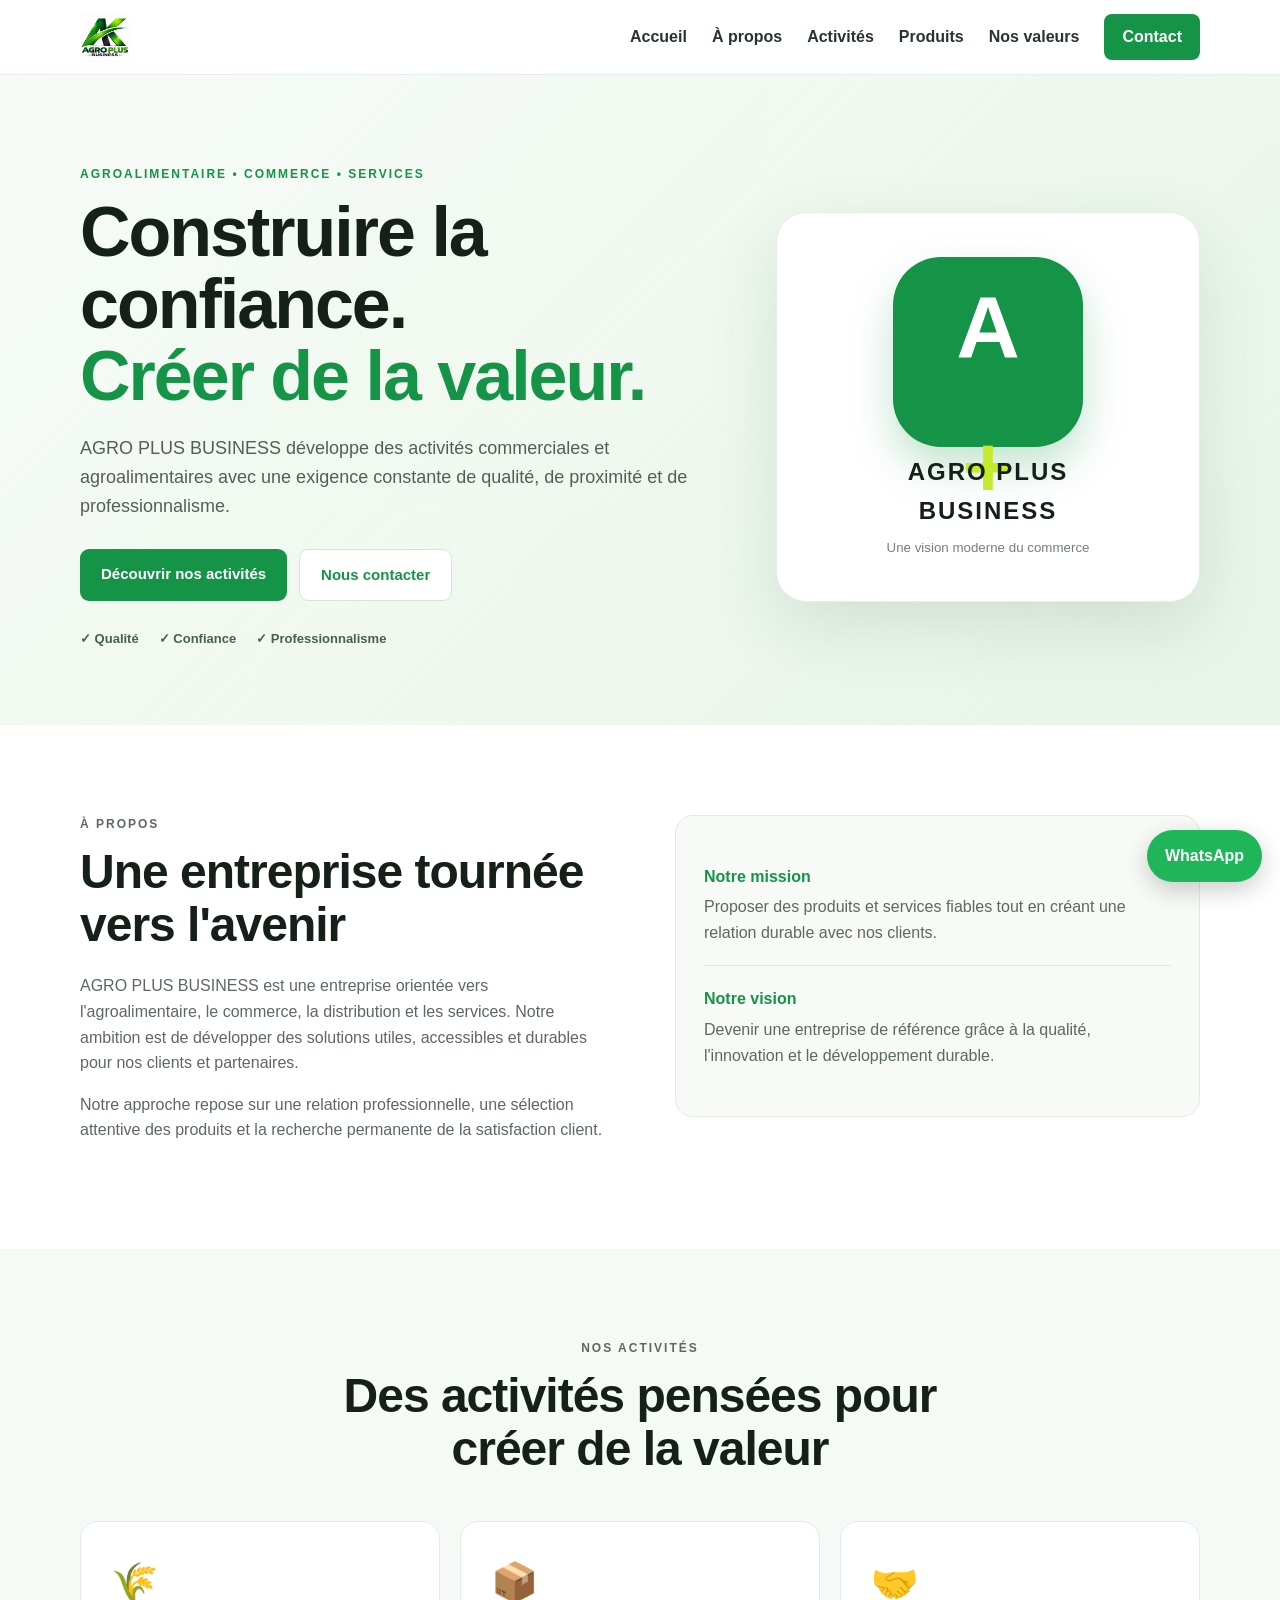
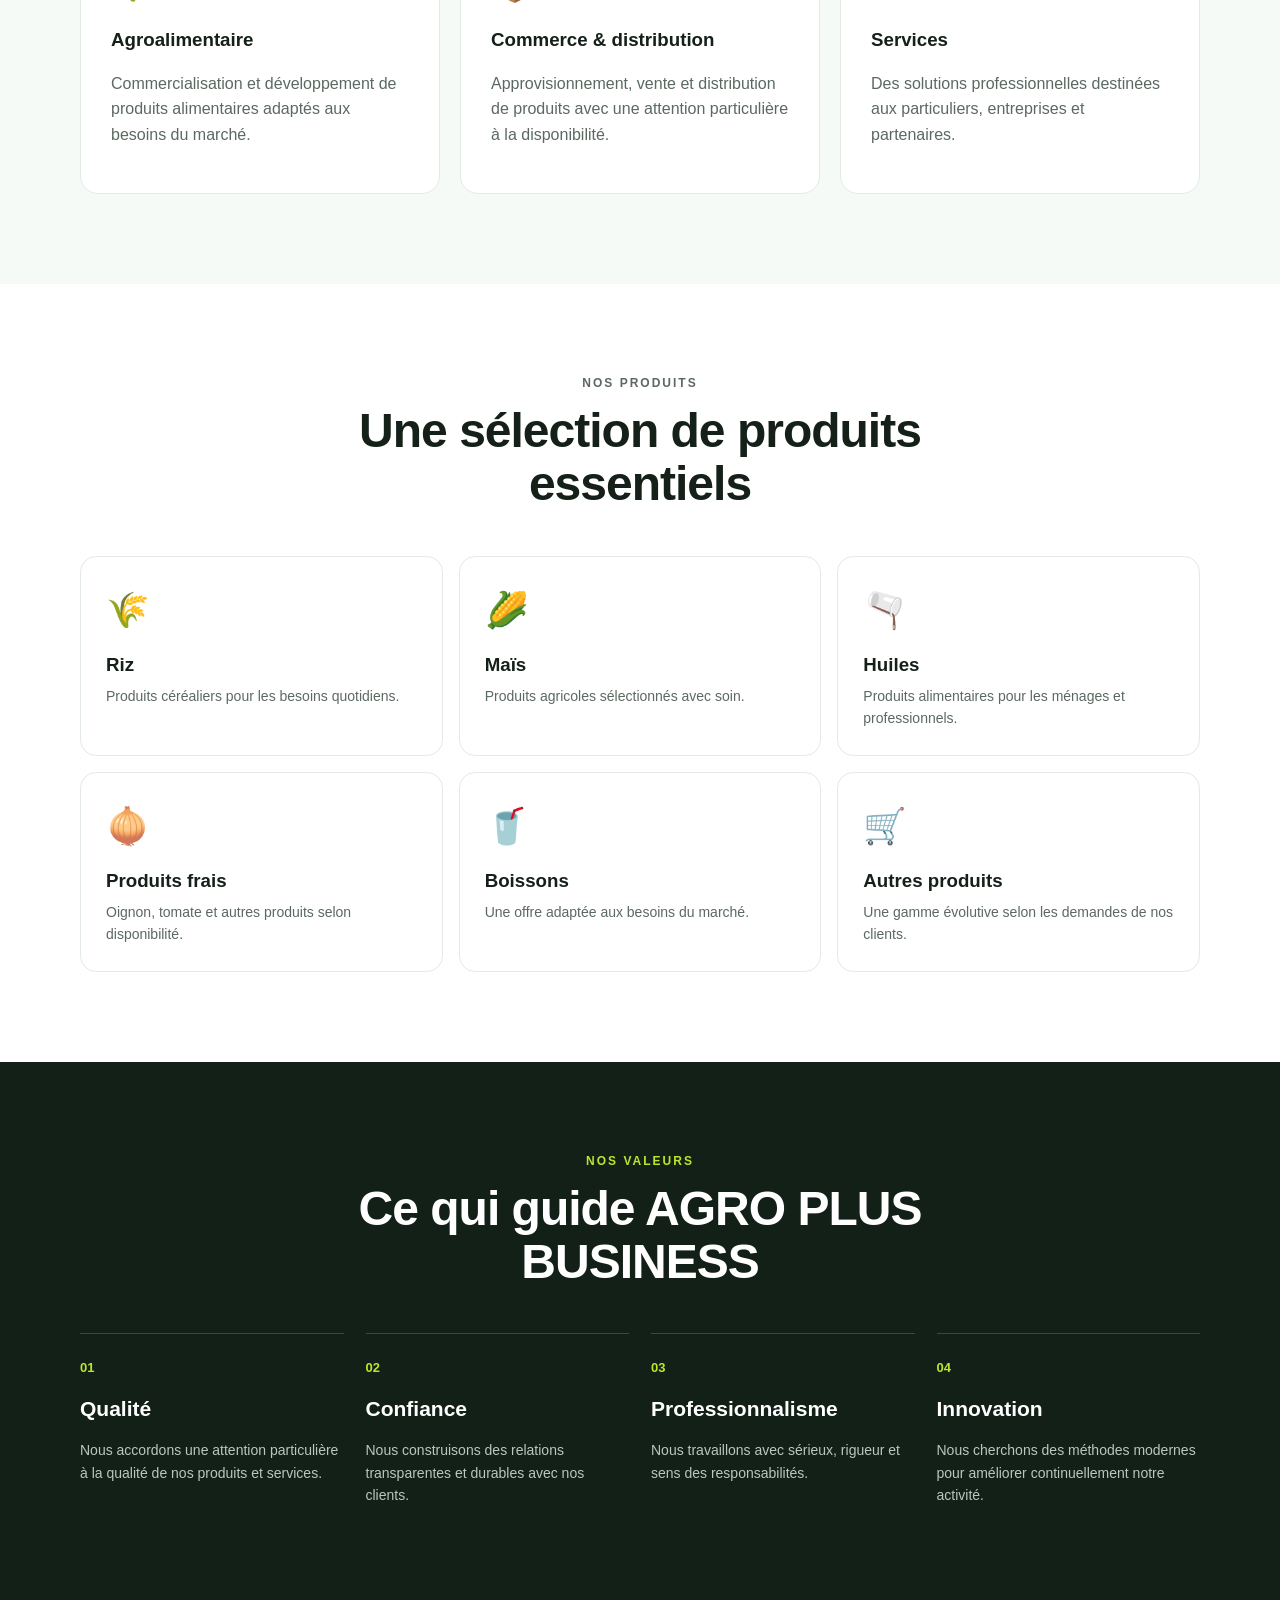
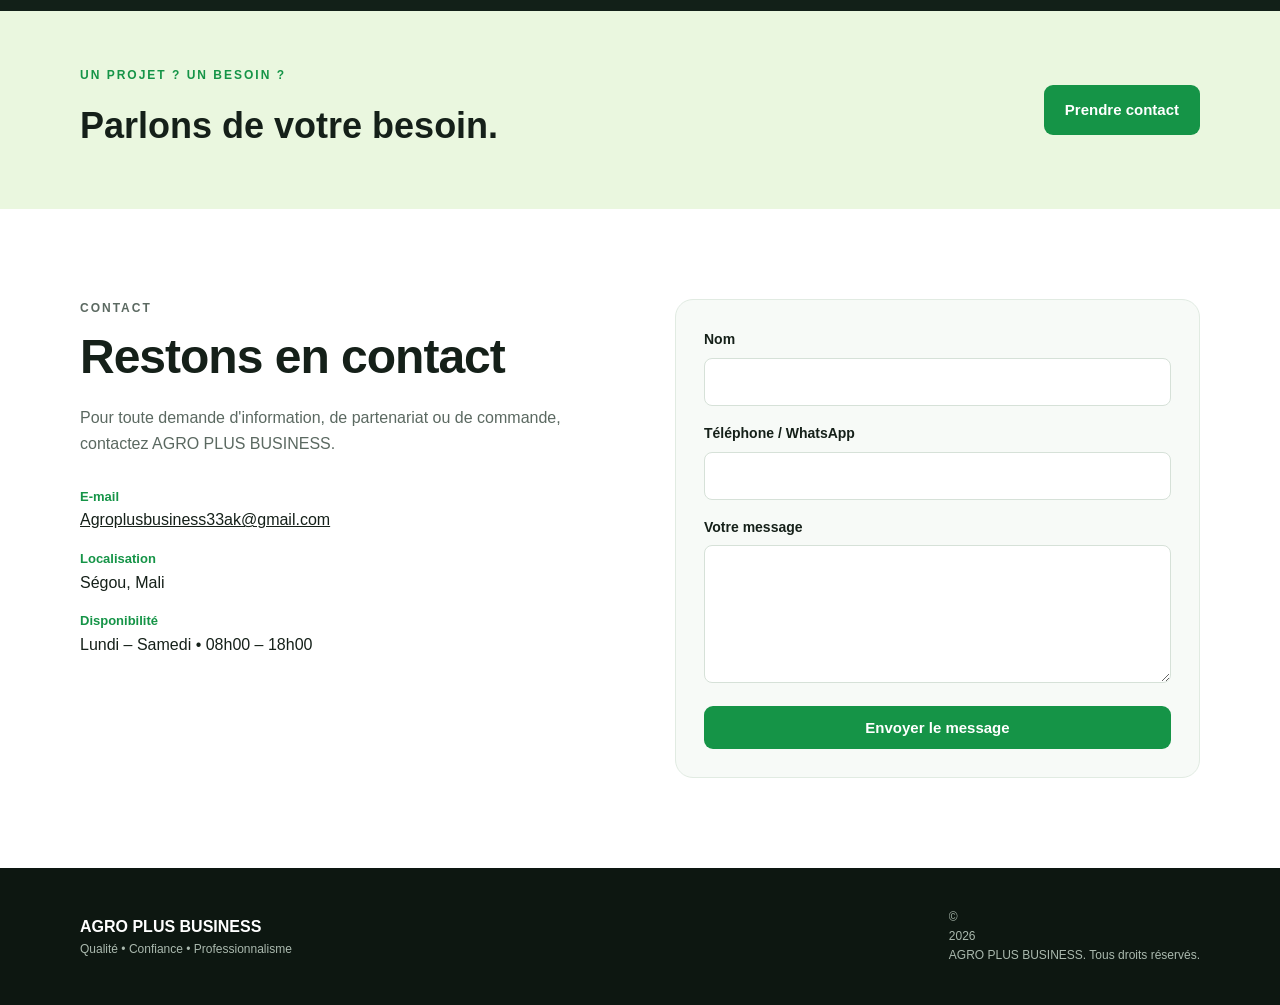
==== index.html @ 7912efea "Fix indentation in index.html" ====
<!DOCTYPE html>
<html lang="fr">
<head>
  <meta charset="UTF-8">
  <meta name="viewport" content="width=device-width, initial-scale=1.0">
  <meta name="description" content="AGRO PLUS BUSINESS — Agroalimentaire, commerce, distribution et services au Mali. Qualité, confiance, professionnalisme.">
  <meta name="keywords" content="Agro Plus Business, agroalimentaire, Mali, Ségou, riz, maïs, huile, commerce, distribution">
  <meta name="author" content="AGRO PLUS BUSINESS">
  <meta name="robots" content="index, follow">
  <title>AGRO PLUS BUSINESS | Qualité • Confiance • Professionnalisme</title>
  <link rel="stylesheet" href="style.css">
</head>
<body>
  <header class="header">
    <div class="container nav">
      <a class="brand" href="#accueil" aria-label="AGRO PLUS BUSINESS">
      <img src="logo-agro-plus-business.jpg" alt="AGRO PLUS BUSINESS" style="height:50px;width:auto;object-fit:contain;">
      <button class="menu-btn" aria-label="Ouvrir le menu">☰</button>
      <nav class="menu">
        <a href="#accueil">Accueil</a>
        <a href="#apropos">À propos</a>
        <a href="#activites">Activités</a>
        <a href="#produits">Produits</a>
        <a href="#valeurs">Nos valeurs</a>
        <a href="#contact" class="nav-cta">Contact</a>
      </nav>
    </div>
  </header>

  <main>
    <section id="accueil" class="hero">
      <div class="container hero-grid">
        <div class="hero-copy">
          <p class="eyebrow">AGROALIMENTAIRE • COMMERCE • SERVICES</p>
          <h1>Construire la confiance.<br><span>Créer de la valeur.</span></h1>
          <p class="hero-text">
            AGRO PLUS BUSINESS développe des activités commerciales et agroalimentaires
            avec une exigence constante de qualité, de proximité et de professionnalisme.
          </p>
          <div class="actions">
            <a class="btn btn-primary" href="#activites">Découvrir nos activités</a>
            <a class="btn btn-light" href="#contact">Nous contacter</a>
          </div>
          <div class="trust">
            <span>✓ Qualité</span><span>✓ Confiance</span><span>✓ Professionnalisme</span>
          </div>
        </div>
        <div class="hero-card">
          <div class="a-logo">A<span>+</span></div>
          <p>AGRO PLUS<br><strong>BUSINESS</strong></p>
          <small>Une vision moderne du commerce</small>
        </div>
      </div>
    </section>

    <section id="apropos" class="section">
      <div class="container two-col">
        <div>
          <p class="eyebrow">À PROPOS</p>
          <h2>Une entreprise tournée vers l'avenir</h2>
          <p>
            AGRO PLUS BUSINESS est une entreprise orientée vers l'agroalimentaire,
            le commerce, la distribution et les services. Notre ambition est de
            développer des solutions utiles, accessibles et durables pour nos clients
            et partenaires.
          </p>
          <p>
            Notre approche repose sur une relation professionnelle, une sélection
            attentive des produits et la recherche permanente de la satisfaction client.
          </p>
        </div>
        <div class="info-box">
          <div><b>Notre mission</b><span>Proposer des produits et services fiables tout en créant une relation durable avec nos clients.</span></div>
          <div><b>Notre vision</b><span>Devenir une entreprise de référence grâce à la qualité, l'innovation et le développement durable.</span></div>
        </div>
      </div>
    </section>

    <section id="activites" class="section soft">
      <div class="container">
        <div class="section-head">
          <p class="eyebrow">NOS ACTIVITÉS</p>
          <h2>Des activités pensées pour créer de la valeur</h2>
        </div>
        <div class="cards">
          <article class="card"><div class="icon">🌾</div><h3>Agroalimentaire</h3><p>Commercialisation et développement de produits alimentaires adaptés aux besoins du marché.</p></article>
          <article class="card"><div class="icon">📦</div><h3>Commerce & distribution</h3><p>Approvisionnement, vente et distribution de produits avec une attention particulière à la disponibilité.</p></article>
          <article class="card"><div class="icon">🤝</div><h3>Services</h3><p>Des solutions professionnelles destinées aux particuliers, entreprises et partenaires.</p></article>
        </div>
      </div>
    </section>

    <section id="produits" class="section">
      <div class="container">
        <div class="section-head">
          <p class="eyebrow">NOS PRODUITS</p>
          <h2>Une sélection de produits essentiels</h2>
        </div>
        <div class="product-grid">
          <div class="product"><span>🌾</span><h3>Riz</h3><p>Produits céréaliers pour les besoins quotidiens.</p></div>
          <div class="product"><span>🌽</span><h3>Maïs</h3><p>Produits agricoles sélectionnés avec soin.</p></div>
          <div class="product"><span>🫗</span><h3>Huiles</h3><p>Produits alimentaires pour les ménages et professionnels.</p></div>
          <div class="product"><span>🧅</span><h3>Produits frais</h3><p>Oignon, tomate et autres produits selon disponibilité.</p></div>
          <div class="product"><span>🥤</span><h3>Boissons</h3><p>Une offre adaptée aux besoins du marché.</p></div>
          <div class="product"><span>🛒</span><h3>Autres produits</h3><p>Une gamme évolutive selon les demandes de nos clients.</p></div>
        </div>
      </div>
    </section>

    <section id="valeurs" class="section dark">
      <div class="container">
        <div class="section-head">
          <p class="eyebrow">NOS VALEURS</p>
          <h2>Ce qui guide AGRO PLUS BUSINESS</h2>
        </div>
        <div class="values">
          <div><strong>01</strong><h3>Qualité</h3><p>Nous accordons une attention particulière à la qualité de nos produits et services.</p></div>
          <div><strong>02</strong><h3>Confiance</h3><p>Nous construisons des relations transparentes et durables avec nos clients.</p></div>
          <div><strong>03</strong><h3>Professionnalisme</h3><p>Nous travaillons avec sérieux, rigueur et sens des responsabilités.</p></div>
          <div><strong>04</strong><h3>Innovation</h3><p>Nous cherchons des méthodes modernes pour améliorer continuellement notre activité.</p></div>
        </div>
      </div>
    </section>

    <section class="cta">
      <div class="container cta-inner">
        <div><p class="eyebrow">UN PROJET ? UN BESOIN ?</p><h2>Parlons de votre besoin.</h2></div>
        <a class="btn btn-primary" href="#contact">Prendre contact</a>
      </div>
    </section>

    <section id="contact" class="section">
      <div class="container contact-grid">
        <div>
          <p class="eyebrow">CONTACT</p>
          <h2>Restons en contact</h2>
          <p>Pour toute demande d'information, de partenariat ou de commande, contactez AGRO PLUS BUSINESS.</p>
          <div class="contact-list">
            <div><b>E-mail</b><a href="mailto:Agroplusbusiness33ak@gmail.com">Agroplusbusiness33ak@gmail.com</a></div>
            <div><b>Localisation</b><span>Ségou, Mali</span></div>
            <div><b>Disponibilité</b><span>Lundi – Samedi • 08h00 – 18h00</span></div>
          </div>
        </div>
        <form class="contact-form" action="mailto:Agroplusbusiness33ak@gmail.com" method="post" enctype="text/plain">
          <label>Nom<input type="text" name="nom" required></label>
          <label>Téléphone / WhatsApp<input type="tel" name="telephone"></label>
          <label>Votre message<textarea name="message" rows="5" required></textarea></label>
          <button class="btn btn-primary" type="submit">Envoyer le message</button>
        </form>
      </div>
    </section>
  </main>

  <footer class="footer">
    <div class="container footer-inner">
      <div><strong>AGRO PLUS BUSINESS</strong><span>Qualité • Confiance • Professionnalisme</span></div>
      <p>© <span id="year"></span> AGRO PLUS BUSINESS. Tous droits réservés.</p>
    </div>
  </footer>
  <a class="whatsapp" href="https://wa.me/" aria-label="Contacter sur WhatsApp">WhatsApp</a>
  <script src="script.js"></script>
</body>
</html>
---- style.css ----
*{box-sizing:border-box}html{scroll-behavior:smooth}body{margin:0;font-family:Arial,Helvetica,sans-serif;color:#152019;background:#fff;line-height:1.6}.container{width:min(1120px,92%);margin:auto}.header{position:sticky;top:0;z-index:20;background:rgba(255,255,255,.96);border-bottom:1px solid #e8eee9}.nav{height:74px;display:flex;align-items:center;justify-content:space-between}.brand{display:flex;align-items:center;gap:10px;text-decoration:none;color:#142019;font-weight:700;letter-spacing:.5px}.brand-mark{display:grid;place-items:center;width:42px;height:42px;border-radius:12px;background:#159447;color:#fff;font-size:24px;font-weight:900}.brand-mark span,.a-logo span{color:#c6e92b}.menu{display:flex;align-items:center;gap:25px}.menu a{color:#27352d;text-decoration:none;font-weight:600}.nav-cta{background:#159447;color:white!important;padding:10px 18px;border-radius:8px}.menu-btn{display:none;border:0;background:none;font-size:28px}.hero{background:linear-gradient(135deg,#f7fbf7 0%,#eff8ee 55%,#e7f4e8 100%);padding:90px 0 75px}.hero-grid{display:grid;grid-template-columns:1.2fr .8fr;gap:60px;align-items:center}.eyebrow{font-size:12px;font-weight:800;letter-spacing:2px;color:#159447;margin:0 0 12px}.hero h1{font-size:clamp(42px,6vw,70px);line-height:1.03;margin:0 0 22px;letter-spacing:-2px}.hero h1 span{color:#159447}.hero-text{font-size:18px;max-width:650px;color:#506058}.actions{display:flex;gap:12px;flex-wrap:wrap;margin:28px 0}.btn{display:inline-block;padding:13px 21px;border-radius:9px;text-decoration:none;border:0;font-weight:800;cursor:pointer;font-size:15px}.btn-primary{background:#159447;color:#fff}.btn-light{background:#fff;color:#159447;border:1px solid #d6e4d8}.trust{display:flex;gap:20px;flex-wrap:wrap;font-size:13px;font-weight:700;color:#466050}.hero-card{min-height:390px;border-radius:30px;background:#fff;box-shadow:0 25px 70px rgba(25,75,42,.12);display:grid;place-items:center;text-align:center;padding:40px;border:1px solid #e4eee6}.a-logo{width:190px;height:190px;border-radius:48px;display:grid;place-items:center;background:#159447;color:#fff;font-size:88px;font-weight:900;box-shadow:0 20px 40px rgba(21,148,71,.25)}.hero-card p{font-size:24px;font-weight:800;letter-spacing:2px;margin:0}.hero-card small{color:#718078}.section{padding:90px 0}.soft{background:#f6faf6}.two-col,.contact-grid{display:grid;grid-template-columns:1fr 1fr;gap:70px;align-items:start}.section h2{font-size:clamp(30px,4vw,48px);line-height:1.1;margin:0 0 22px;letter-spacing:-1px}.section p{color:#5b6961}.info-box{background:#f7faf7;border:1px solid #e1ebe2;border-radius:18px;padding:28px}.info-box div{padding:20px 0;border-bottom:1px solid #dfe8e0}.info-box div:last-child{border:0}.info-box b{display:block;color:#159447;margin-bottom:5px}.info-box span{color:#5b6961}.section-head{text-align:center;max-width:700px;margin:0 auto 45px}.cards{display:grid;grid-template-columns:repeat(3,1fr);gap:20px}.card{background:#fff;border:1px solid #e1ebe2;border-radius:18px;padding:30px;transition:.2s}.card:hover{transform:translateY(-4px);box-shadow:0 15px 35px rgba(0,0,0,.07)}.icon{font-size:38px}.card h3,.product h3,.values h3{margin:12px 0 5px}.product-grid{display:grid;grid-template-columns:repeat(3,1fr);gap:16px}.product{padding:25px;border:1px solid #e2eae3;border-radius:16px}.product span{font-size:35px}.product p{font-size:14px;margin:0}.dark{background:#122018;color:#fff}.dark .eyebrow{color:#bde52b}.dark h2{color:#fff}.values{display:grid;grid-template-columns:repeat(4,1fr);gap:22px}.values>div{border-top:1px solid rgba(255,255,255,.18);padding-top:20px}.values strong{font-size:13px;color:#bde52b}.values h3{font-size:21px}.values p{color:#b9c8be;font-size:14px}.cta{padding:55px 0;background:#eaf7df}.cta-inner{display:flex;justify-content:space-between;align-items:center;gap:30px}.cta h2{margin:0;font-size:36px}.contact-list{margin-top:30px;display:grid;gap:16px}.contact-list div{display:flex;flex-direction:column}.contact-list b{font-size:13px;color:#159447}.contact-list a{color:#152019}.contact-form{background:#f7faf7;border:1px solid #e1ebe2;border-radius:18px;padding:28px;display:grid;gap:16px}.contact-form label{font-weight:700;font-size:14px}.contact-form input,.contact-form textarea{width:100%;margin-top:7px;border:1px solid #d6e1d8;border-radius:8px;padding:12px;font:inherit;background:#fff}.footer{background:#0d1711;color:#fff;padding:28px 0}.footer-inner{display:flex;justify-content:space-between;gap:20px;align-items:center}.footer span{display:block;color:#aab9ae;font-size:12px}.footer p{font-size:12px;color:#aab9ae}.whatsapp{position:fixed;right:18px;bottom:18px;background:#1fb65a;color:#fff;padding:13px 18px;border-radius:30px;text-decoration:none;font-weight:800;box-shadow:0 8px 25px rgba(0,0,0,.2);z-index:30}@media(max-width:800px){.menu-btn{display:block}.menu{display:none;position:absolute;left:0;right:0;top:74px;background:#fff;padding:18px 5%;border-bottom:1px solid #ddd;flex-direction:column;align-items:stretch}.menu.open{display:flex}.menu a{padding:8px}.hero{padding:60px 0}.hero-grid,.two-col,.contact-grid{grid-template-columns:1fr;gap:35px}.hero-card{min-height:300px}.cards,.product-grid{grid-template-columns:1fr}.values{grid-template-columns:1fr 1fr}.cta-inner,.footer-inner{flex-direction:column;align-items:flex-start}.hero h1{letter-spacing:-1px}.a-logo{width:140px;height:140px;font-size:65px}}@media(max-width:480px){.values{grid-template-columns:1fr}.brand{font-size:13px}.brand-mark{width:36px;height:36px;font-size:20px}}
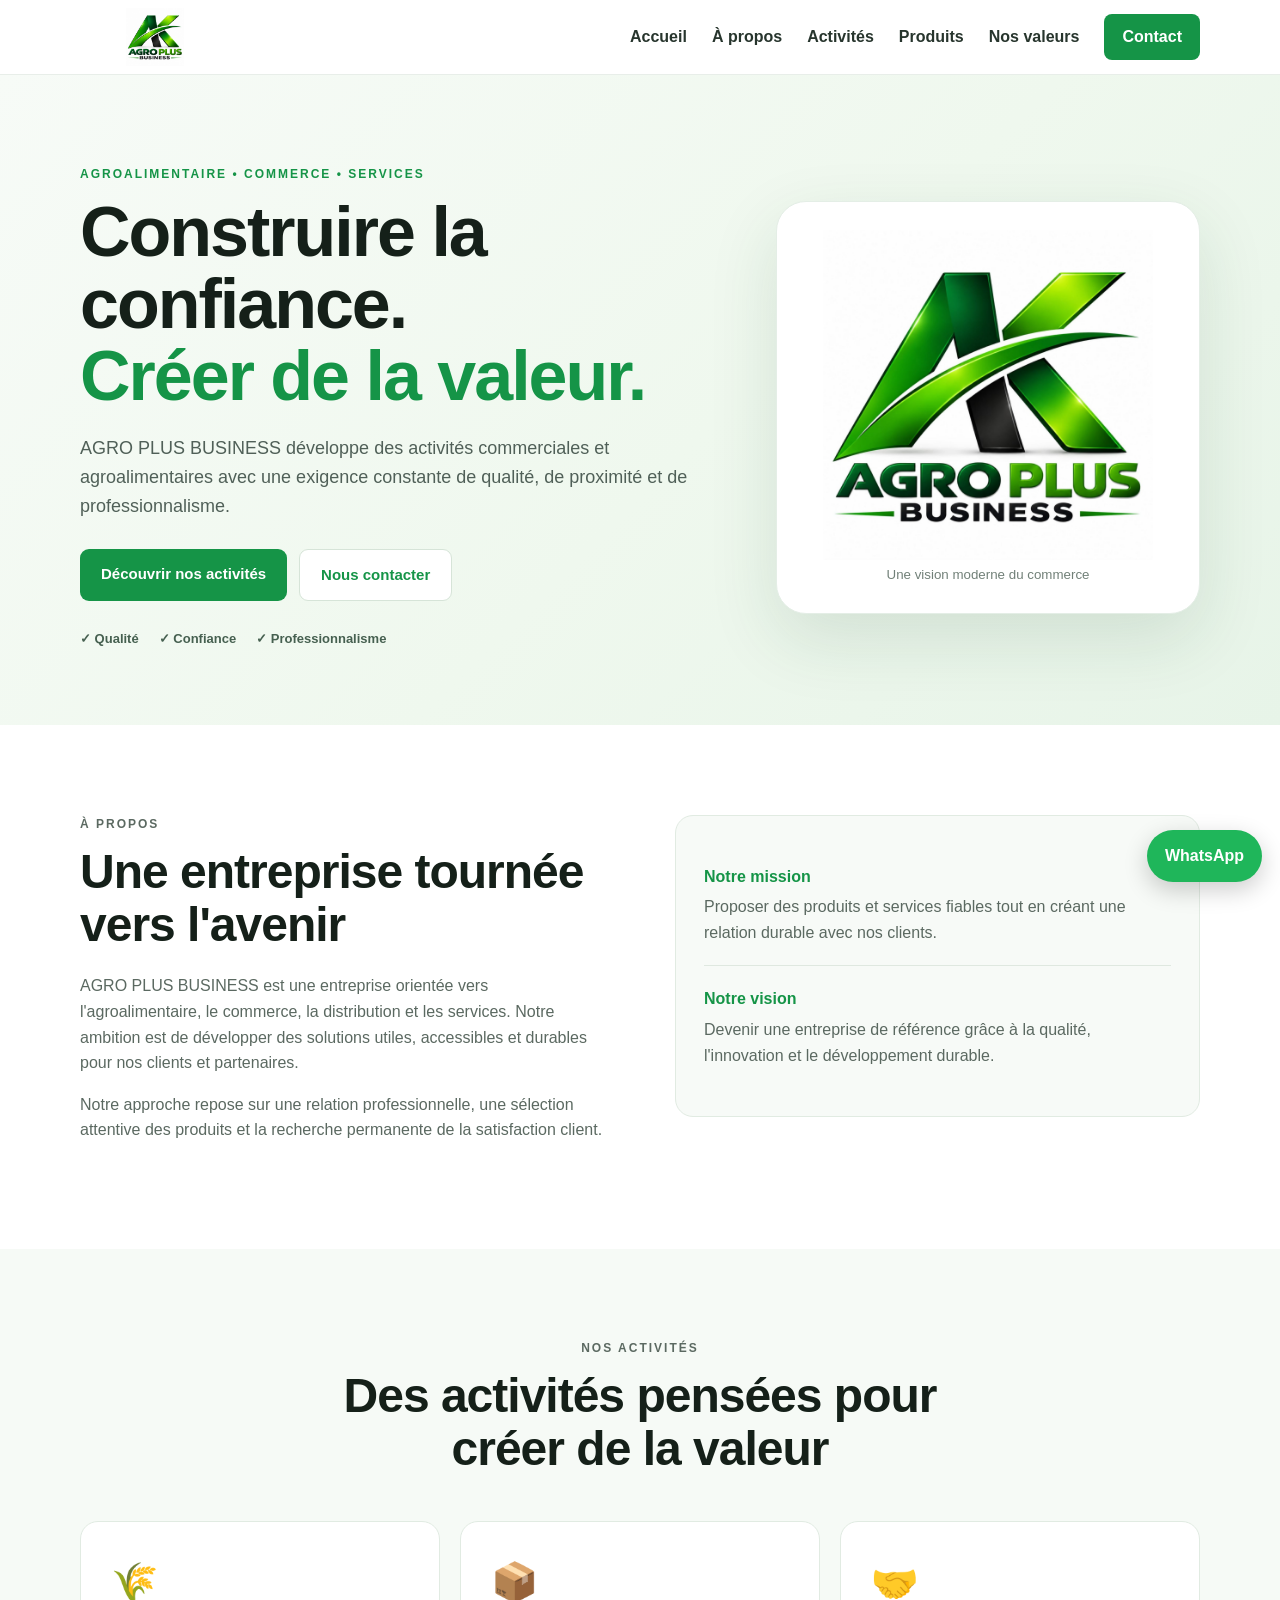
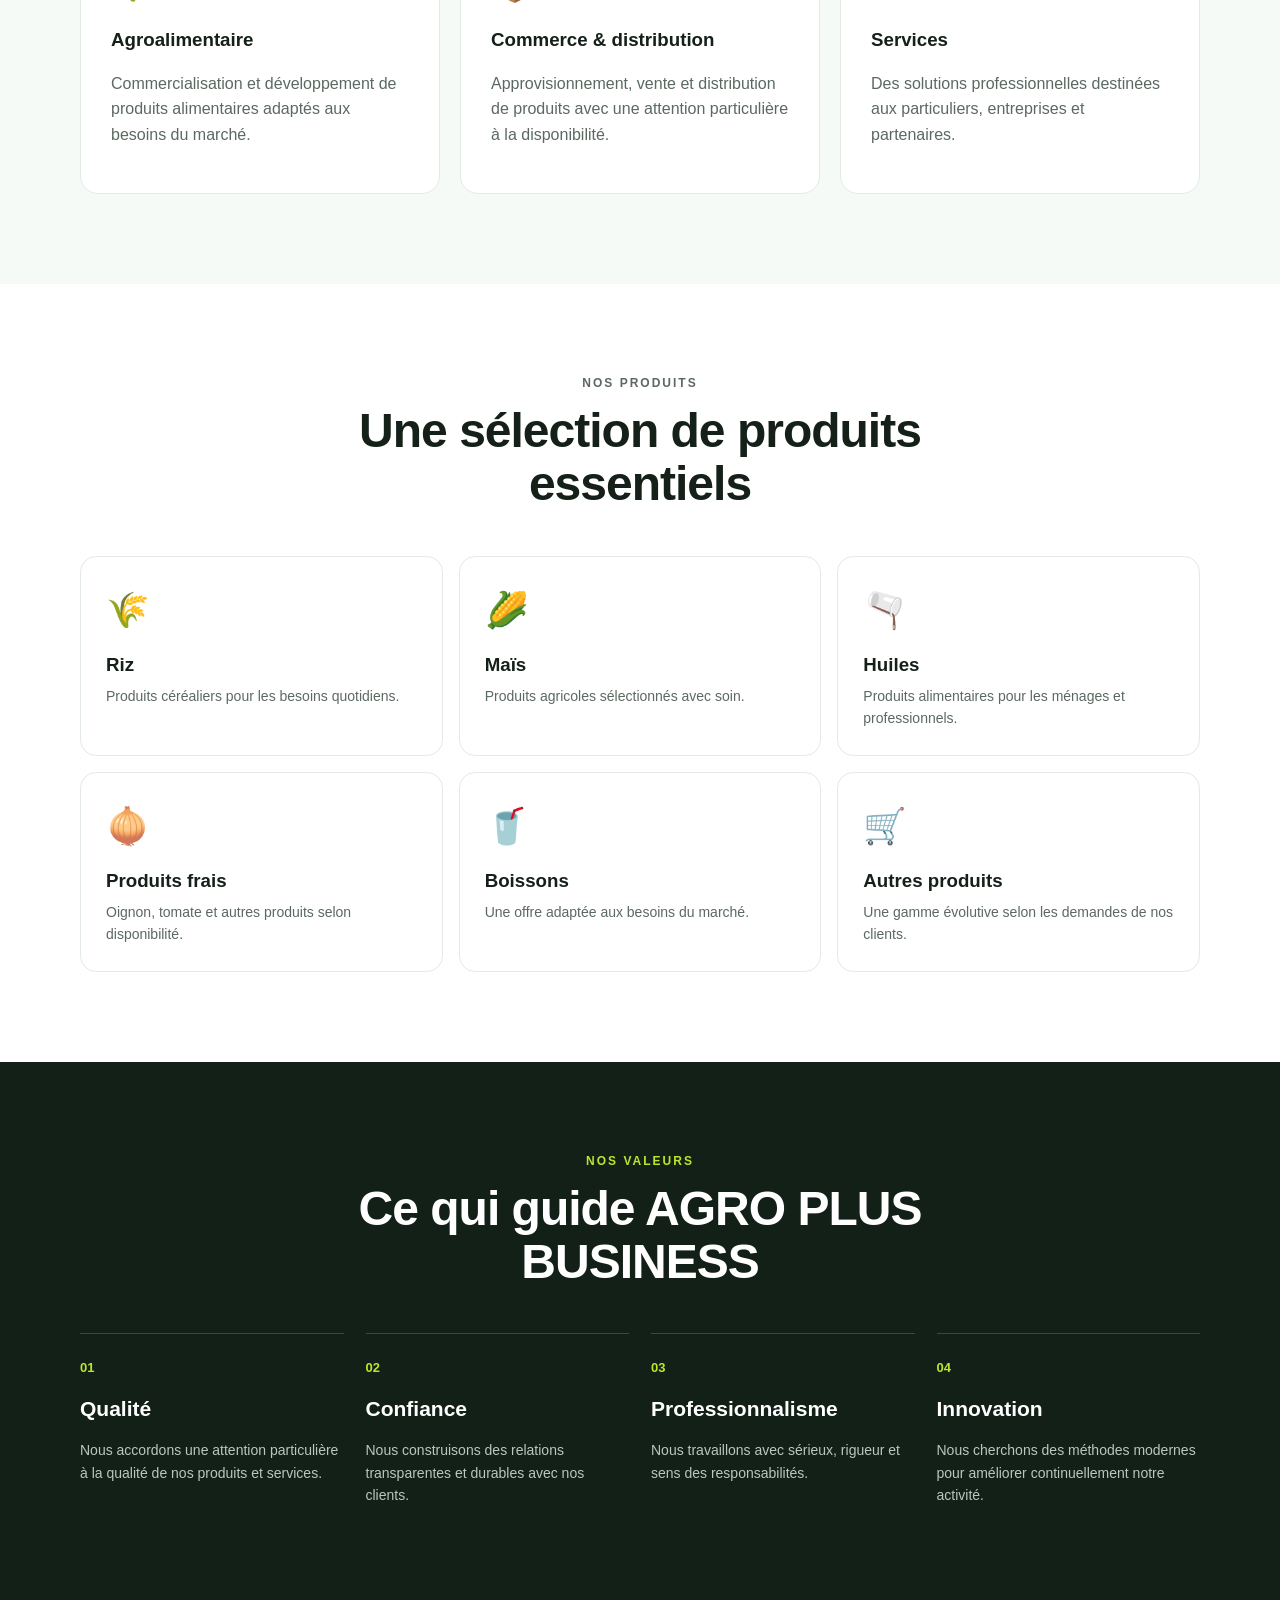
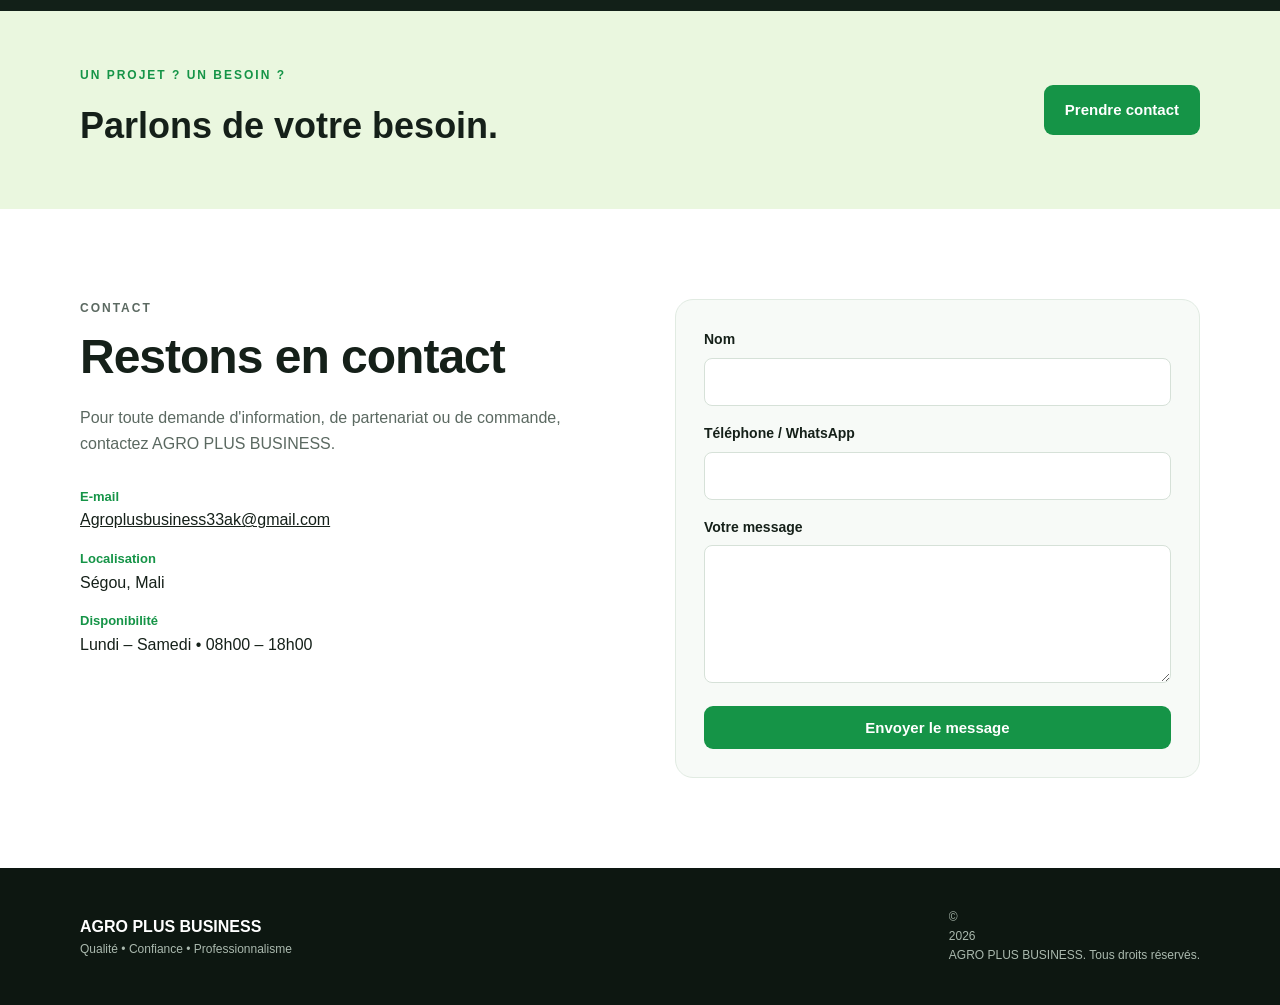
==== commit 16048e46: "Add files via upload" ====
--- a/index.html
+++ b/index.html
@@ -8,13 +8,15 @@
   <meta name="author" content="AGRO PLUS BUSINESS">
   <meta name="robots" content="index, follow">
   <title>AGRO PLUS BUSINESS | Qualité • Confiance • Professionnalisme</title>
+  <link rel="icon" type="image/jpeg" href="logo-agro-plus-business.jpg">
   <link rel="stylesheet" href="style.css">
 </head>
 <body>
   <header class="header">
     <div class="container nav">
       <a class="brand" href="#accueil" aria-label="AGRO PLUS BUSINESS">
-      <img src="logo-agro-plus-business.jpg" alt="AGRO PLUS BUSINESS" style="height:50px;width:auto;object-fit:contain;">
+        <img class="brand-logo" src="logo-agro-plus-business.jpg" alt="Logo AGRO PLUS BUSINESS">
+      </a>
       <button class="menu-btn" aria-label="Ouvrir le menu">☰</button>
       <nav class="menu">
         <a href="#accueil">Accueil</a>
@@ -46,8 +48,7 @@
           </div>
         </div>
         <div class="hero-card">
-          <div class="a-logo">A<span>+</span></div>
-          <p>AGRO PLUS<br><strong>BUSINESS</strong></p>
+          <img class="hero-logo" src="logo-agro-plus-business.jpg" alt="Logo AGRO PLUS BUSINESS">
           <small>Une vision moderne du commerce</small>
         </div>
       </div>
--- a/style.css
+++ b/style.css
@@ -1 +1 @@
-*{box-sizing:border-box}html{scroll-behavior:smooth}body{margin:0;font-family:Arial,Helvetica,sans-serif;color:#152019;background:#fff;line-height:1.6}.container{width:min(1120px,92%);margin:auto}.header{position:sticky;top:0;z-index:20;background:rgba(255,255,255,.96);border-bottom:1px solid #e8eee9}.nav{height:74px;display:flex;align-items:center;justify-content:space-between}.brand{display:flex;align-items:center;gap:10px;text-decoration:none;color:#142019;font-weight:700;letter-spacing:.5px}.brand-mark{display:grid;place-items:center;width:42px;height:42px;border-radius:12px;background:#159447;color:#fff;font-size:24px;font-weight:900}.brand-mark span,.a-logo span{color:#c6e92b}.menu{display:flex;align-items:center;gap:25px}.menu a{color:#27352d;text-decoration:none;font-weight:600}.nav-cta{background:#159447;color:white!important;padding:10px 18px;border-radius:8px}.menu-btn{display:none;border:0;background:none;font-size:28px}.hero{background:linear-gradient(135deg,#f7fbf7 0%,#eff8ee 55%,#e7f4e8 100%);padding:90px 0 75px}.hero-grid{display:grid;grid-template-columns:1.2fr .8fr;gap:60px;align-items:center}.eyebrow{font-size:12px;font-weight:800;letter-spacing:2px;color:#159447;margin:0 0 12px}.hero h1{font-size:clamp(42px,6vw,70px);line-height:1.03;margin:0 0 22px;letter-spacing:-2px}.hero h1 span{color:#159447}.hero-text{font-size:18px;max-width:650px;color:#506058}.actions{display:flex;gap:12px;flex-wrap:wrap;margin:28px 0}.btn{display:inline-block;padding:13px 21px;border-radius:9px;text-decoration:none;border:0;font-weight:800;cursor:pointer;font-size:15px}.btn-primary{background:#159447;color:#fff}.btn-light{background:#fff;color:#159447;border:1px solid #d6e4d8}.trust{display:flex;gap:20px;flex-wrap:wrap;font-size:13px;font-weight:700;color:#466050}.hero-card{min-height:390px;border-radius:30px;background:#fff;box-shadow:0 25px 70px rgba(25,75,42,.12);display:grid;place-items:center;text-align:center;padding:40px;border:1px solid #e4eee6}.a-logo{width:190px;height:190px;border-radius:48px;display:grid;place-items:center;background:#159447;color:#fff;font-size:88px;font-weight:900;box-shadow:0 20px 40px rgba(21,148,71,.25)}.hero-card p{font-size:24px;font-weight:800;letter-spacing:2px;margin:0}.hero-card small{color:#718078}.section{padding:90px 0}.soft{background:#f6faf6}.two-col,.contact-grid{display:grid;grid-template-columns:1fr 1fr;gap:70px;align-items:start}.section h2{font-size:clamp(30px,4vw,48px);line-height:1.1;margin:0 0 22px;letter-spacing:-1px}.section p{color:#5b6961}.info-box{background:#f7faf7;border:1px solid #e1ebe2;border-radius:18px;padding:28px}.info-box div{padding:20px 0;border-bottom:1px solid #dfe8e0}.info-box div:last-child{border:0}.info-box b{display:block;color:#159447;margin-bottom:5px}.info-box span{color:#5b6961}.section-head{text-align:center;max-width:700px;margin:0 auto 45px}.cards{display:grid;grid-template-columns:repeat(3,1fr);gap:20px}.card{background:#fff;border:1px solid #e1ebe2;border-radius:18px;padding:30px;transition:.2s}.card:hover{transform:translateY(-4px);box-shadow:0 15px 35px rgba(0,0,0,.07)}.icon{font-size:38px}.card h3,.product h3,.values h3{margin:12px 0 5px}.product-grid{display:grid;grid-template-columns:repeat(3,1fr);gap:16px}.product{padding:25px;border:1px solid #e2eae3;border-radius:16px}.product span{font-size:35px}.product p{font-size:14px;margin:0}.dark{background:#122018;color:#fff}.dark .eyebrow{color:#bde52b}.dark h2{color:#fff}.values{display:grid;grid-template-columns:repeat(4,1fr);gap:22px}.values>div{border-top:1px solid rgba(255,255,255,.18);padding-top:20px}.values strong{font-size:13px;color:#bde52b}.values h3{font-size:21px}.values p{color:#b9c8be;font-size:14px}.cta{padding:55px 0;background:#eaf7df}.cta-inner{display:flex;justify-content:space-between;align-items:center;gap:30px}.cta h2{margin:0;font-size:36px}.contact-list{margin-top:30px;display:grid;gap:16px}.contact-list div{display:flex;flex-direction:column}.contact-list b{font-size:13px;color:#159447}.contact-list a{color:#152019}.contact-form{background:#f7faf7;border:1px solid #e1ebe2;border-radius:18px;padding:28px;display:grid;gap:16px}.contact-form label{font-weight:700;font-size:14px}.contact-form input,.contact-form textarea{width:100%;margin-top:7px;border:1px solid #d6e1d8;border-radius:8px;padding:12px;font:inherit;background:#fff}.footer{background:#0d1711;color:#fff;padding:28px 0}.footer-inner{display:flex;justify-content:space-between;gap:20px;align-items:center}.footer span{display:block;color:#aab9ae;font-size:12px}.footer p{font-size:12px;color:#aab9ae}.whatsapp{position:fixed;right:18px;bottom:18px;background:#1fb65a;color:#fff;padding:13px 18px;border-radius:30px;text-decoration:none;font-weight:800;box-shadow:0 8px 25px rgba(0,0,0,.2);z-index:30}@media(max-width:800px){.menu-btn{display:block}.menu{display:none;position:absolute;left:0;right:0;top:74px;background:#fff;padding:18px 5%;border-bottom:1px solid #ddd;flex-direction:column;align-items:stretch}.menu.open{display:flex}.menu a{padding:8px}.hero{padding:60px 0}.hero-grid,.two-col,.contact-grid{grid-template-columns:1fr;gap:35px}.hero-card{min-height:300px}.cards,.product-grid{grid-template-columns:1fr}.values{grid-template-columns:1fr 1fr}.cta-inner,.footer-inner{flex-direction:column;align-items:flex-start}.hero h1{letter-spacing:-1px}.a-logo{width:140px;height:140px;font-size:65px}}@media(max-width:480px){.values{grid-template-columns:1fr}.brand{font-size:13px}.brand-mark{width:36px;height:36px;font-size:20px}}
+*{box-sizing:border-box}html{scroll-behavior:smooth}body{margin:0;font-family:Arial,Helvetica,sans-serif;color:#152019;background:#fff;line-height:1.6}.container{width:min(1120px,92%);margin:auto}.header{position:sticky;top:0;z-index:20;background:rgba(255,255,255,.96);border-bottom:1px solid #e8eee9}.nav{height:74px;display:flex;align-items:center;justify-content:space-between}.brand{display:flex;align-items:center;text-decoration:none}.brand-logo{width:150px;height:58px;object-fit:contain;display:block}.menu{display:flex;align-items:center;gap:25px}.menu a{color:#27352d;text-decoration:none;font-weight:600}.nav-cta{background:#159447;color:white!important;padding:10px 18px;border-radius:8px}.menu-btn{display:none;border:0;background:none;font-size:28px}.hero{background:linear-gradient(135deg,#f7fbf7 0%,#eff8ee 55%,#e7f4e8 100%);padding:90px 0 75px}.hero-grid{display:grid;grid-template-columns:1.2fr .8fr;gap:60px;align-items:center}.eyebrow{font-size:12px;font-weight:800;letter-spacing:2px;color:#159447;margin:0 0 12px}.hero h1{font-size:clamp(42px,6vw,70px);line-height:1.03;margin:0 0 22px;letter-spacing:-2px}.hero h1 span{color:#159447}.hero-text{font-size:18px;max-width:650px;color:#506058}.actions{display:flex;gap:12px;flex-wrap:wrap;margin:28px 0}.btn{display:inline-block;padding:13px 21px;border-radius:9px;text-decoration:none;border:0;font-weight:800;cursor:pointer;font-size:15px}.btn-primary{background:#159447;color:#fff}.btn-light{background:#fff;color:#159447;border:1px solid #d6e4d8}.trust{display:flex;gap:20px;flex-wrap:wrap;font-size:13px;font-weight:700;color:#466050}.hero-card{min-height:390px;border-radius:30px;background:#fff;box-shadow:0 25px 70px rgba(25,75,42,.12);display:grid;place-items:center;text-align:center;padding:28px;border:1px solid #e4eee6}.hero-logo{width:min(100%,330px);height:auto;display:block;object-fit:contain}.hero-card small{color:#718078;margin-top:4px}.section{padding:90px 0}.soft{background:#f6faf6}.two-col,.contact-grid{display:grid;grid-template-columns:1fr 1fr;gap:70px;align-items:start}.section h2{font-size:clamp(30px,4vw,48px);line-height:1.1;margin:0 0 22px;letter-spacing:-1px}.section p{color:#5b6961}.info-box{background:#f7faf7;border:1px solid #e1ebe2;border-radius:18px;padding:28px}.info-box div{padding:20px 0;border-bottom:1px solid #dfe8e0}.info-box div:last-child{border:0}.info-box b{display:block;color:#159447;margin-bottom:5px}.info-box span{color:#5b6961}.section-head{text-align:center;max-width:700px;margin:0 auto 45px}.cards{display:grid;grid-template-columns:repeat(3,1fr);gap:20px}.card{background:#fff;border:1px solid #e1ebe2;border-radius:18px;padding:30px;transition:.2s}.card:hover{transform:translateY(-4px);box-shadow:0 15px 35px rgba(0,0,0,.07)}.icon{font-size:38px}.card h3,.product h3,.values h3{margin:12px 0 5px}.product-grid{display:grid;grid-template-columns:repeat(3,1fr);gap:16px}.product{padding:25px;border:1px solid #e2eae3;border-radius:16px}.product span{font-size:35px}.product p{font-size:14px;margin:0}.dark{background:#122018;color:#fff}.dark .eyebrow{color:#bde52b}.dark h2{color:#fff}.values{display:grid;grid-template-columns:repeat(4,1fr);gap:22px}.values>div{border-top:1px solid rgba(255,255,255,.18);padding-top:20px}.values strong{font-size:13px;color:#bde52b}.values h3{font-size:21px}.values p{color:#b9c8be;font-size:14px}.cta{padding:55px 0;background:#eaf7df}.cta-inner{display:flex;justify-content:space-between;align-items:center;gap:30px}.cta h2{margin:0;font-size:36px}.contact-list{margin-top:30px;display:grid;gap:16px}.contact-list div{display:flex;flex-direction:column}.contact-list b{font-size:13px;color:#159447}.contact-list a{color:#152019}.contact-form{background:#f7faf7;border:1px solid #e1ebe2;border-radius:18px;padding:28px;display:grid;gap:16px}.contact-form label{font-weight:700;font-size:14px}.contact-form input,.contact-form textarea{width:100%;margin-top:7px;border:1px solid #d6e1d8;border-radius:8px;padding:12px;font:inherit;background:#fff}.footer{background:#0d1711;color:#fff;padding:28px 0}.footer-inner{display:flex;justify-content:space-between;gap:20px;align-items:center}.footer span{display:block;color:#aab9ae;font-size:12px}.footer p{font-size:12px;color:#aab9ae}.whatsapp{position:fixed;right:18px;bottom:18px;background:#1fb65a;color:#fff;padding:13px 18px;border-radius:30px;text-decoration:none;font-weight:800;box-shadow:0 8px 25px rgba(0,0,0,.2);z-index:30}@media(max-width:800px){.menu-btn{display:block}.menu{display:none;position:absolute;left:0;right:0;top:74px;background:#fff;padding:18px 5%;border-bottom:1px solid #ddd;flex-direction:column;align-items:stretch}.menu.open{display:flex}.menu a{padding:8px}.hero{padding:60px 0}.hero-grid,.two-col,.contact-grid{grid-template-columns:1fr;gap:35px}.hero-card{min-height:300px}.cards,.product-grid{grid-template-columns:1fr}.values{grid-template-columns:1fr 1fr}.cta-inner,.footer-inner{flex-direction:column;align-items:flex-start}.hero h1{letter-spacing:-1px}.brand-logo{width:132px;height:54px}.hero-logo{width:min(100%,300px)}}@media(max-width:480px){.values{grid-template-columns:1fr}.brand-logo{width:118px;height:50px}}
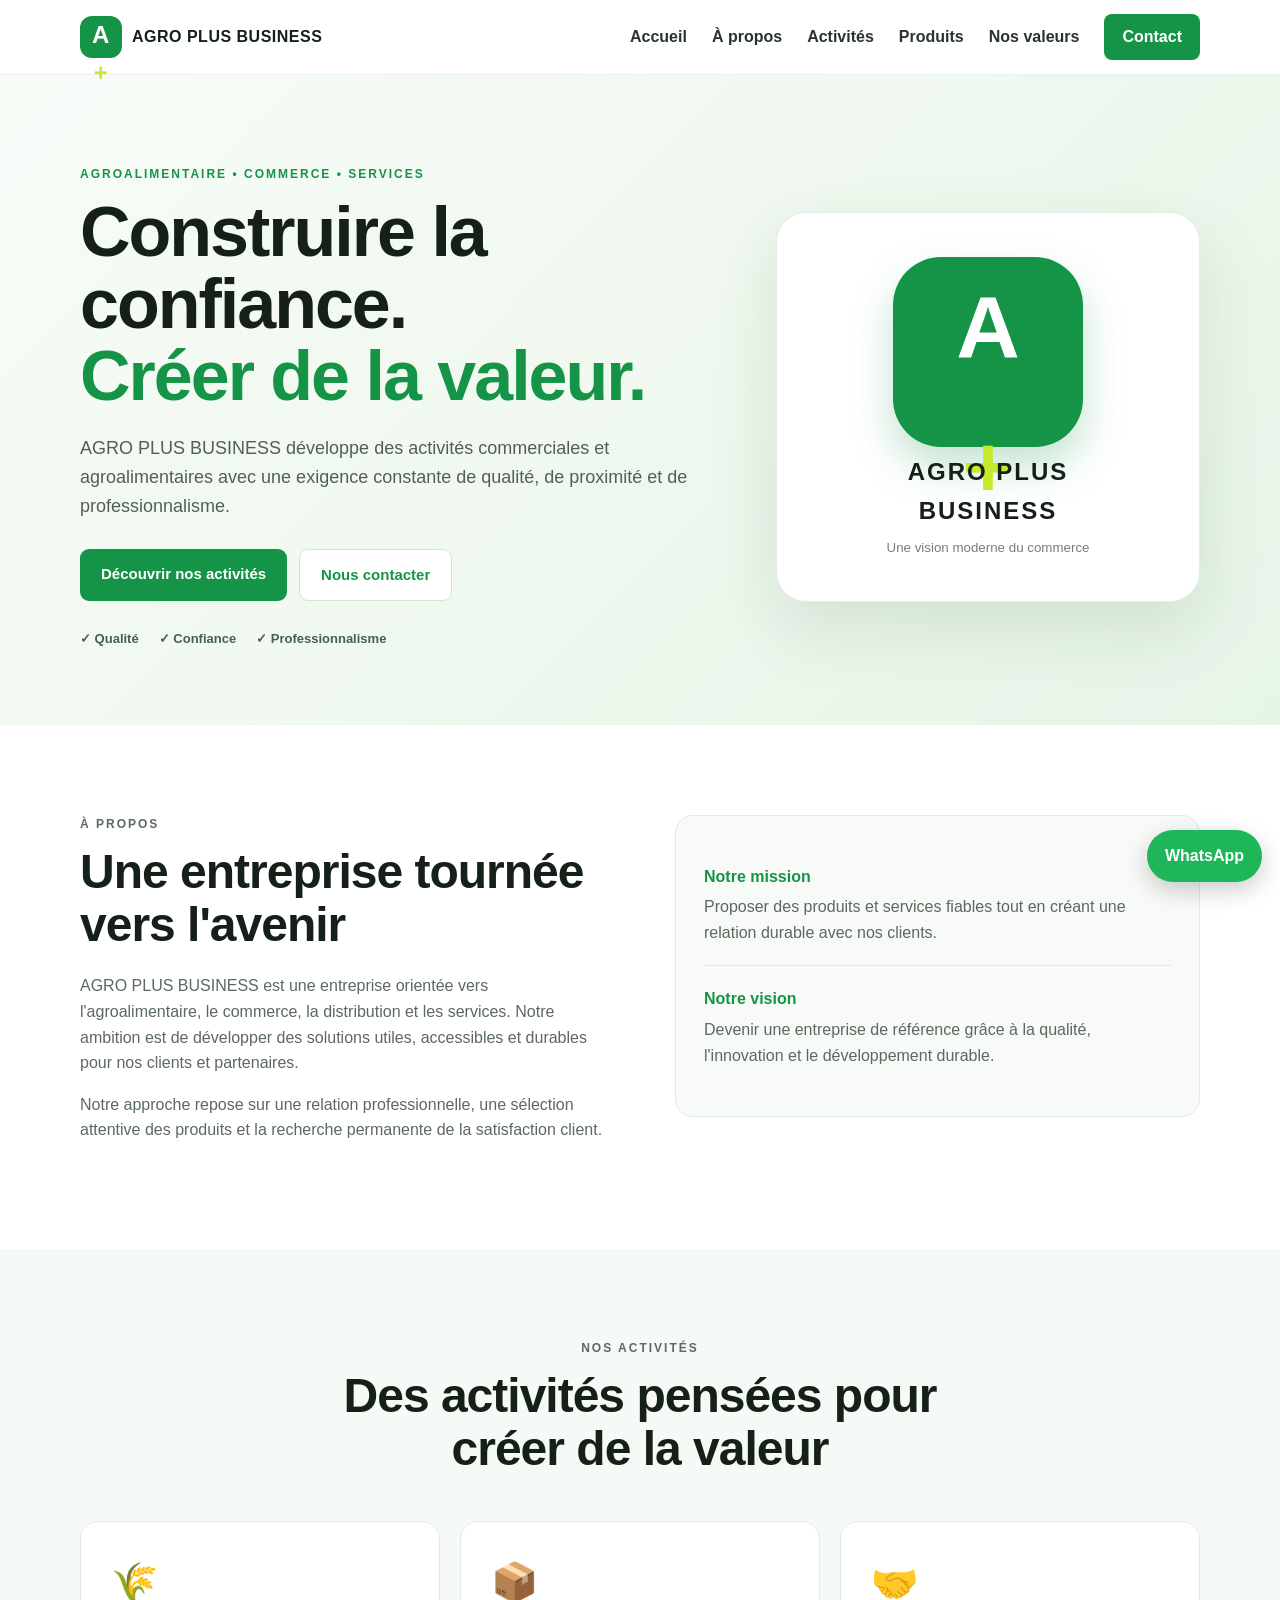
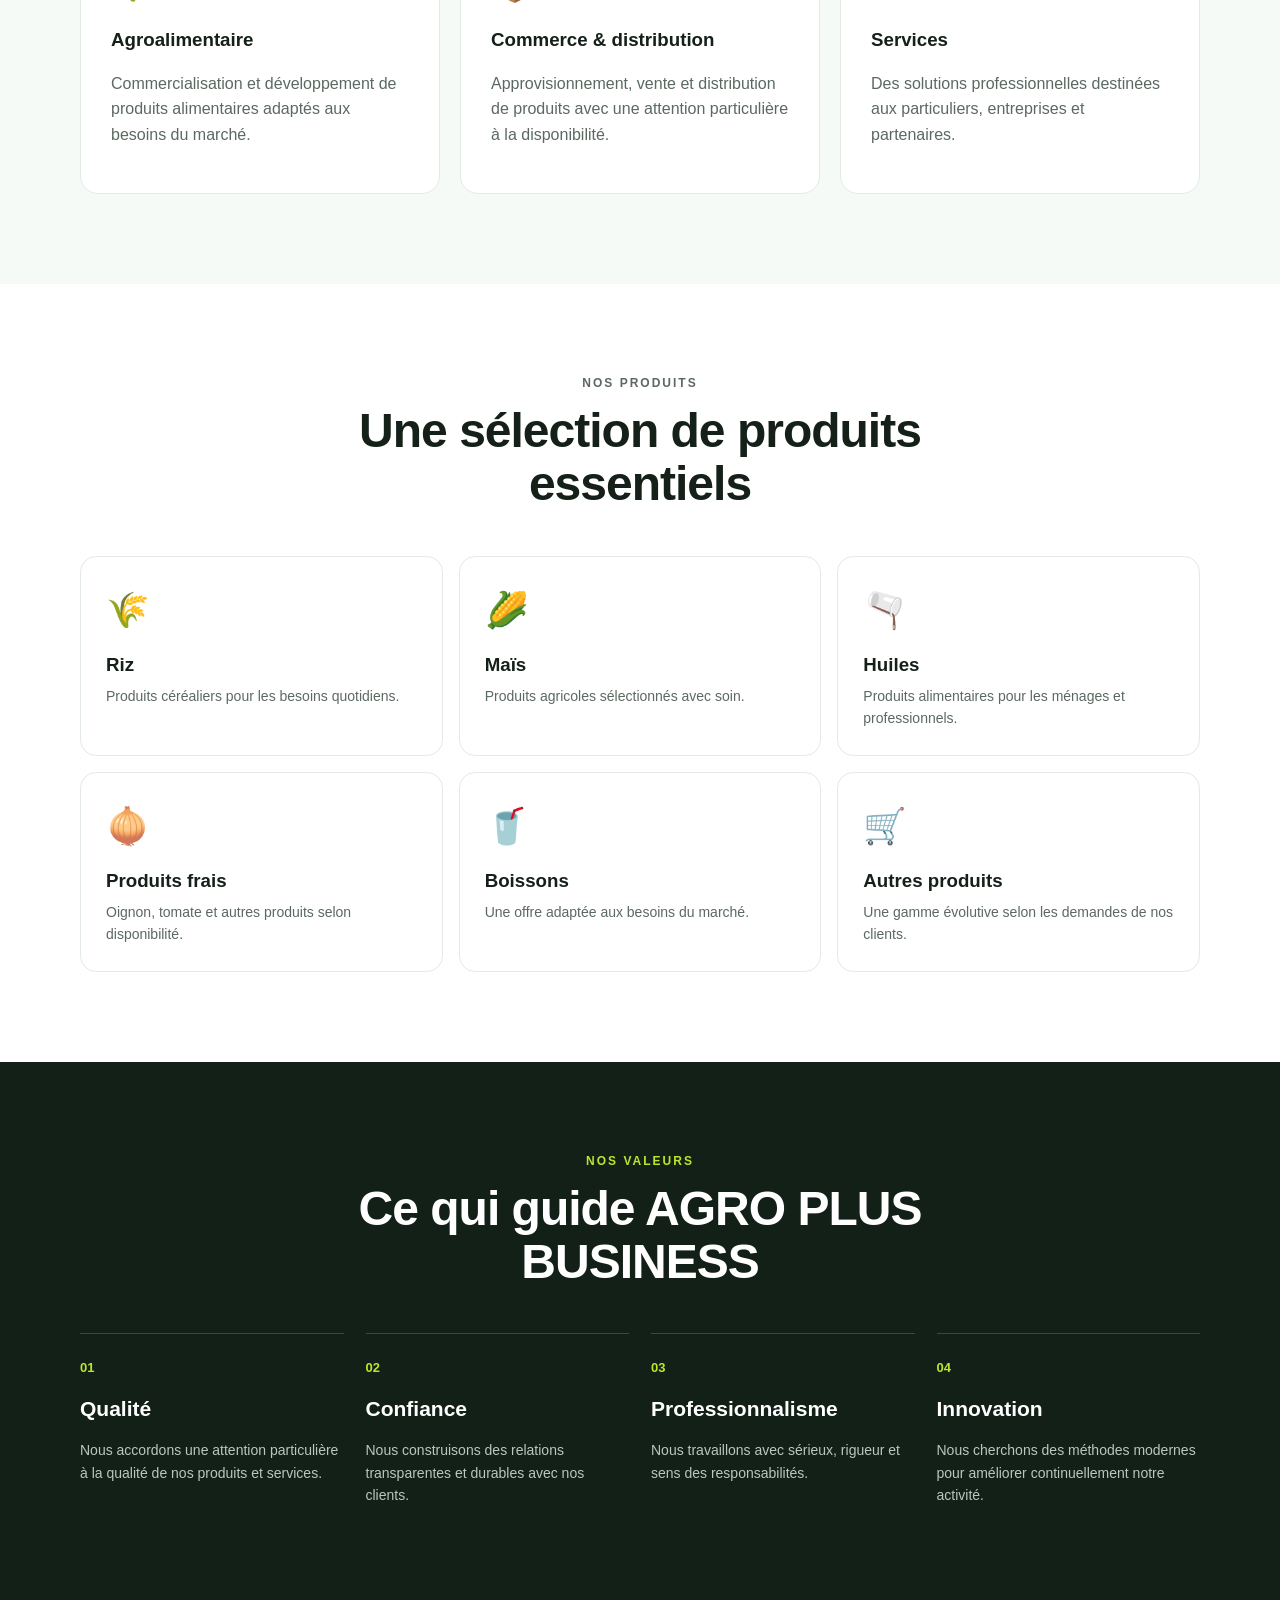
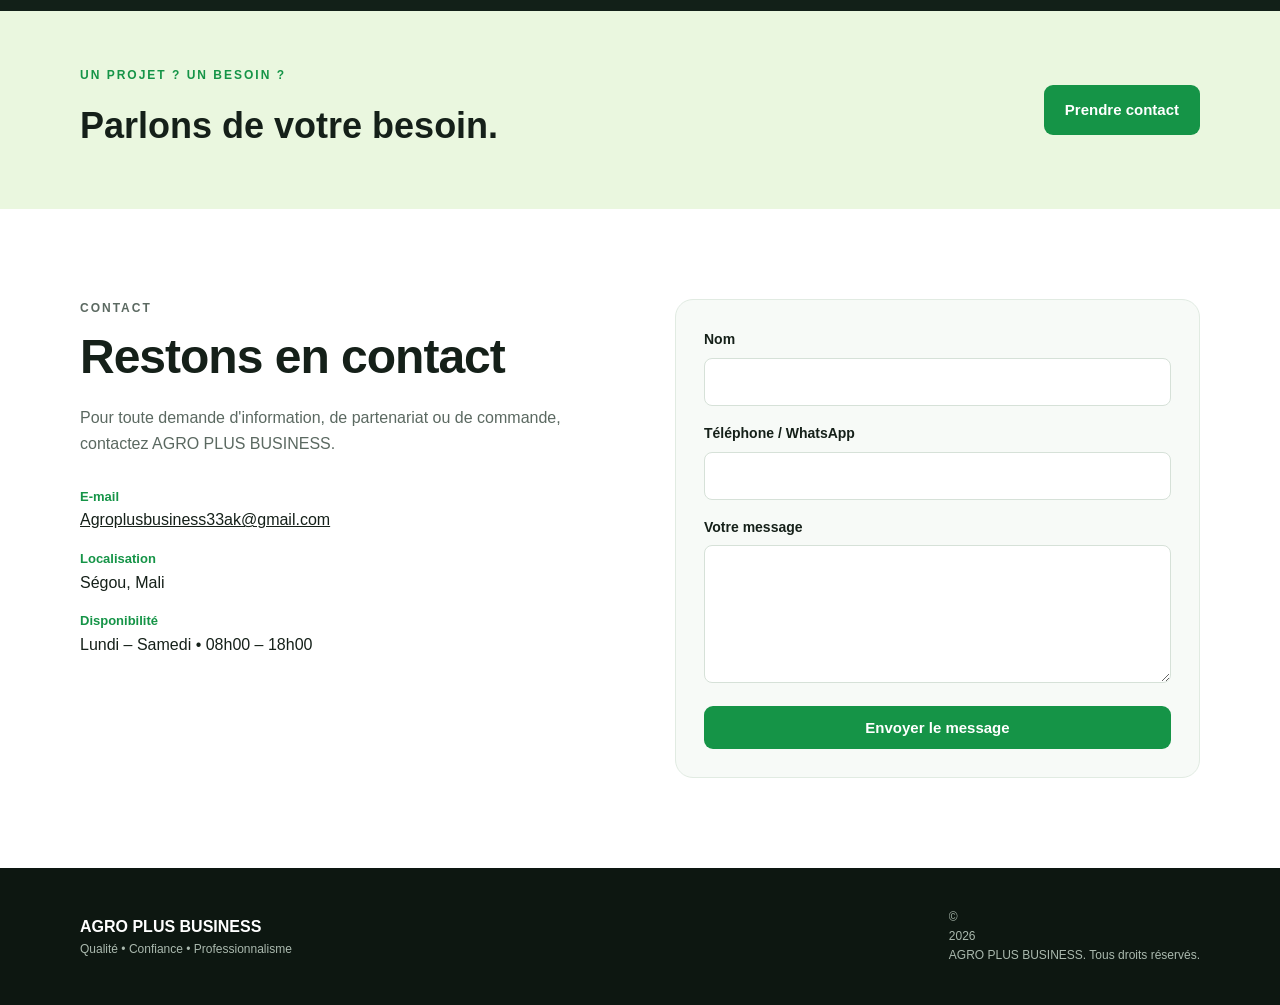
==== commit a9dddfca: "Add files via upload" ====
--- a/index.html
+++ b/index.html
@@ -8,14 +8,14 @@
   <meta name="author" content="AGRO PLUS BUSINESS">
   <meta name="robots" content="index, follow">
   <title>AGRO PLUS BUSINESS | Qualité • Confiance • Professionnalisme</title>
-  <link rel="icon" type="image/jpeg" href="logo-agro-plus-business.jpg">
   <link rel="stylesheet" href="style.css">
 </head>
 <body>
   <header class="header">
     <div class="container nav">
       <a class="brand" href="#accueil" aria-label="AGRO PLUS BUSINESS">
-        <img class="brand-logo" src="logo-agro-plus-business.jpg" alt="Logo AGRO PLUS BUSINESS">
+        <span class="brand-mark">A<span>+</span></span>
+        <span>AGRO PLUS <b>BUSINESS</b></span>
       </a>
       <button class="menu-btn" aria-label="Ouvrir le menu">☰</button>
       <nav class="menu">
@@ -48,7 +48,8 @@
           </div>
         </div>
         <div class="hero-card">
-          <img class="hero-logo" src="logo-agro-plus-business.jpg" alt="Logo AGRO PLUS BUSINESS">
+          <div class="a-logo">A<span>+</span></div>
+          <p>AGRO PLUS<br><strong>BUSINESS</strong></p>
           <small>Une vision moderne du commerce</small>
         </div>
       </div>
--- a/style.css
+++ b/style.css
@@ -1 +1 @@
-*{box-sizing:border-box}html{scroll-behavior:smooth}body{margin:0;font-family:Arial,Helvetica,sans-serif;color:#152019;background:#fff;line-height:1.6}.container{width:min(1120px,92%);margin:auto}.header{position:sticky;top:0;z-index:20;background:rgba(255,255,255,.96);border-bottom:1px solid #e8eee9}.nav{height:74px;display:flex;align-items:center;justify-content:space-between}.brand{display:flex;align-items:center;text-decoration:none}.brand-logo{width:150px;height:58px;object-fit:contain;display:block}.menu{display:flex;align-items:center;gap:25px}.menu a{color:#27352d;text-decoration:none;font-weight:600}.nav-cta{background:#159447;color:white!important;padding:10px 18px;border-radius:8px}.menu-btn{display:none;border:0;background:none;font-size:28px}.hero{background:linear-gradient(135deg,#f7fbf7 0%,#eff8ee 55%,#e7f4e8 100%);padding:90px 0 75px}.hero-grid{display:grid;grid-template-columns:1.2fr .8fr;gap:60px;align-items:center}.eyebrow{font-size:12px;font-weight:800;letter-spacing:2px;color:#159447;margin:0 0 12px}.hero h1{font-size:clamp(42px,6vw,70px);line-height:1.03;margin:0 0 22px;letter-spacing:-2px}.hero h1 span{color:#159447}.hero-text{font-size:18px;max-width:650px;color:#506058}.actions{display:flex;gap:12px;flex-wrap:wrap;margin:28px 0}.btn{display:inline-block;padding:13px 21px;border-radius:9px;text-decoration:none;border:0;font-weight:800;cursor:pointer;font-size:15px}.btn-primary{background:#159447;color:#fff}.btn-light{background:#fff;color:#159447;border:1px solid #d6e4d8}.trust{display:flex;gap:20px;flex-wrap:wrap;font-size:13px;font-weight:700;color:#466050}.hero-card{min-height:390px;border-radius:30px;background:#fff;box-shadow:0 25px 70px rgba(25,75,42,.12);display:grid;place-items:center;text-align:center;padding:28px;border:1px solid #e4eee6}.hero-logo{width:min(100%,330px);height:auto;display:block;object-fit:contain}.hero-card small{color:#718078;margin-top:4px}.section{padding:90px 0}.soft{background:#f6faf6}.two-col,.contact-grid{display:grid;grid-template-columns:1fr 1fr;gap:70px;align-items:start}.section h2{font-size:clamp(30px,4vw,48px);line-height:1.1;margin:0 0 22px;letter-spacing:-1px}.section p{color:#5b6961}.info-box{background:#f7faf7;border:1px solid #e1ebe2;border-radius:18px;padding:28px}.info-box div{padding:20px 0;border-bottom:1px solid #dfe8e0}.info-box div:last-child{border:0}.info-box b{display:block;color:#159447;margin-bottom:5px}.info-box span{color:#5b6961}.section-head{text-align:center;max-width:700px;margin:0 auto 45px}.cards{display:grid;grid-template-columns:repeat(3,1fr);gap:20px}.card{background:#fff;border:1px solid #e1ebe2;border-radius:18px;padding:30px;transition:.2s}.card:hover{transform:translateY(-4px);box-shadow:0 15px 35px rgba(0,0,0,.07)}.icon{font-size:38px}.card h3,.product h3,.values h3{margin:12px 0 5px}.product-grid{display:grid;grid-template-columns:repeat(3,1fr);gap:16px}.product{padding:25px;border:1px solid #e2eae3;border-radius:16px}.product span{font-size:35px}.product p{font-size:14px;margin:0}.dark{background:#122018;color:#fff}.dark .eyebrow{color:#bde52b}.dark h2{color:#fff}.values{display:grid;grid-template-columns:repeat(4,1fr);gap:22px}.values>div{border-top:1px solid rgba(255,255,255,.18);padding-top:20px}.values strong{font-size:13px;color:#bde52b}.values h3{font-size:21px}.values p{color:#b9c8be;font-size:14px}.cta{padding:55px 0;background:#eaf7df}.cta-inner{display:flex;justify-content:space-between;align-items:center;gap:30px}.cta h2{margin:0;font-size:36px}.contact-list{margin-top:30px;display:grid;gap:16px}.contact-list div{display:flex;flex-direction:column}.contact-list b{font-size:13px;color:#159447}.contact-list a{color:#152019}.contact-form{background:#f7faf7;border:1px solid #e1ebe2;border-radius:18px;padding:28px;display:grid;gap:16px}.contact-form label{font-weight:700;font-size:14px}.contact-form input,.contact-form textarea{width:100%;margin-top:7px;border:1px solid #d6e1d8;border-radius:8px;padding:12px;font:inherit;background:#fff}.footer{background:#0d1711;color:#fff;padding:28px 0}.footer-inner{display:flex;justify-content:space-between;gap:20px;align-items:center}.footer span{display:block;color:#aab9ae;font-size:12px}.footer p{font-size:12px;color:#aab9ae}.whatsapp{position:fixed;right:18px;bottom:18px;background:#1fb65a;color:#fff;padding:13px 18px;border-radius:30px;text-decoration:none;font-weight:800;box-shadow:0 8px 25px rgba(0,0,0,.2);z-index:30}@media(max-width:800px){.menu-btn{display:block}.menu{display:none;position:absolute;left:0;right:0;top:74px;background:#fff;padding:18px 5%;border-bottom:1px solid #ddd;flex-direction:column;align-items:stretch}.menu.open{display:flex}.menu a{padding:8px}.hero{padding:60px 0}.hero-grid,.two-col,.contact-grid{grid-template-columns:1fr;gap:35px}.hero-card{min-height:300px}.cards,.product-grid{grid-template-columns:1fr}.values{grid-template-columns:1fr 1fr}.cta-inner,.footer-inner{flex-direction:column;align-items:flex-start}.hero h1{letter-spacing:-1px}.brand-logo{width:132px;height:54px}.hero-logo{width:min(100%,300px)}}@media(max-width:480px){.values{grid-template-columns:1fr}.brand-logo{width:118px;height:50px}}
+*{box-sizing:border-box}html{scroll-behavior:smooth}body{margin:0;font-family:Arial,Helvetica,sans-serif;color:#152019;background:#fff;line-height:1.6}.container{width:min(1120px,92%);margin:auto}.header{position:sticky;top:0;z-index:20;background:rgba(255,255,255,.96);border-bottom:1px solid #e8eee9}.nav{height:74px;display:flex;align-items:center;justify-content:space-between}.brand{display:flex;align-items:center;gap:10px;text-decoration:none;color:#142019;font-weight:700;letter-spacing:.5px}.brand-mark{display:grid;place-items:center;width:42px;height:42px;border-radius:12px;background:#159447;color:#fff;font-size:24px;font-weight:900}.brand-mark span,.a-logo span{color:#c6e92b}.menu{display:flex;align-items:center;gap:25px}.menu a{color:#27352d;text-decoration:none;font-weight:600}.nav-cta{background:#159447;color:white!important;padding:10px 18px;border-radius:8px}.menu-btn{display:none;border:0;background:none;font-size:28px}.hero{background:linear-gradient(135deg,#f7fbf7 0%,#eff8ee 55%,#e7f4e8 100%);padding:90px 0 75px}.hero-grid{display:grid;grid-template-columns:1.2fr .8fr;gap:60px;align-items:center}.eyebrow{font-size:12px;font-weight:800;letter-spacing:2px;color:#159447;margin:0 0 12px}.hero h1{font-size:clamp(42px,6vw,70px);line-height:1.03;margin:0 0 22px;letter-spacing:-2px}.hero h1 span{color:#159447}.hero-text{font-size:18px;max-width:650px;color:#506058}.actions{display:flex;gap:12px;flex-wrap:wrap;margin:28px 0}.btn{display:inline-block;padding:13px 21px;border-radius:9px;text-decoration:none;border:0;font-weight:800;cursor:pointer;font-size:15px}.btn-primary{background:#159447;color:#fff}.btn-light{background:#fff;color:#159447;border:1px solid #d6e4d8}.trust{display:flex;gap:20px;flex-wrap:wrap;font-size:13px;font-weight:700;color:#466050}.hero-card{min-height:390px;border-radius:30px;background:#fff;box-shadow:0 25px 70px rgba(25,75,42,.12);display:grid;place-items:center;text-align:center;padding:40px;border:1px solid #e4eee6}.a-logo{width:190px;height:190px;border-radius:48px;display:grid;place-items:center;background:#159447;color:#fff;font-size:88px;font-weight:900;box-shadow:0 20px 40px rgba(21,148,71,.25)}.hero-card p{font-size:24px;font-weight:800;letter-spacing:2px;margin:0}.hero-card small{color:#718078}.section{padding:90px 0}.soft{background:#f6faf6}.two-col,.contact-grid{display:grid;grid-template-columns:1fr 1fr;gap:70px;align-items:start}.section h2{font-size:clamp(30px,4vw,48px);line-height:1.1;margin:0 0 22px;letter-spacing:-1px}.section p{color:#5b6961}.info-box{background:#f7faf7;border:1px solid #e1ebe2;border-radius:18px;padding:28px}.info-box div{padding:20px 0;border-bottom:1px solid #dfe8e0}.info-box div:last-child{border:0}.info-box b{display:block;color:#159447;margin-bottom:5px}.info-box span{color:#5b6961}.section-head{text-align:center;max-width:700px;margin:0 auto 45px}.cards{display:grid;grid-template-columns:repeat(3,1fr);gap:20px}.card{background:#fff;border:1px solid #e1ebe2;border-radius:18px;padding:30px;transition:.2s}.card:hover{transform:translateY(-4px);box-shadow:0 15px 35px rgba(0,0,0,.07)}.icon{font-size:38px}.card h3,.product h3,.values h3{margin:12px 0 5px}.product-grid{display:grid;grid-template-columns:repeat(3,1fr);gap:16px}.product{padding:25px;border:1px solid #e2eae3;border-radius:16px}.product span{font-size:35px}.product p{font-size:14px;margin:0}.dark{background:#122018;color:#fff}.dark .eyebrow{color:#bde52b}.dark h2{color:#fff}.values{display:grid;grid-template-columns:repeat(4,1fr);gap:22px}.values>div{border-top:1px solid rgba(255,255,255,.18);padding-top:20px}.values strong{font-size:13px;color:#bde52b}.values h3{font-size:21px}.values p{color:#b9c8be;font-size:14px}.cta{padding:55px 0;background:#eaf7df}.cta-inner{display:flex;justify-content:space-between;align-items:center;gap:30px}.cta h2{margin:0;font-size:36px}.contact-list{margin-top:30px;display:grid;gap:16px}.contact-list div{display:flex;flex-direction:column}.contact-list b{font-size:13px;color:#159447}.contact-list a{color:#152019}.contact-form{background:#f7faf7;border:1px solid #e1ebe2;border-radius:18px;padding:28px;display:grid;gap:16px}.contact-form label{font-weight:700;font-size:14px}.contact-form input,.contact-form textarea{width:100%;margin-top:7px;border:1px solid #d6e1d8;border-radius:8px;padding:12px;font:inherit;background:#fff}.footer{background:#0d1711;color:#fff;padding:28px 0}.footer-inner{display:flex;justify-content:space-between;gap:20px;align-items:center}.footer span{display:block;color:#aab9ae;font-size:12px}.footer p{font-size:12px;color:#aab9ae}.whatsapp{position:fixed;right:18px;bottom:18px;background:#1fb65a;color:#fff;padding:13px 18px;border-radius:30px;text-decoration:none;font-weight:800;box-shadow:0 8px 25px rgba(0,0,0,.2);z-index:30}@media(max-width:800px){.menu-btn{display:block}.menu{display:none;position:absolute;left:0;right:0;top:74px;background:#fff;padding:18px 5%;border-bottom:1px solid #ddd;flex-direction:column;align-items:stretch}.menu.open{display:flex}.menu a{padding:8px}.hero{padding:60px 0}.hero-grid,.two-col,.contact-grid{grid-template-columns:1fr;gap:35px}.hero-card{min-height:300px}.cards,.product-grid{grid-template-columns:1fr}.values{grid-template-columns:1fr 1fr}.cta-inner,.footer-inner{flex-direction:column;align-items:flex-start}.hero h1{letter-spacing:-1px}.a-logo{width:140px;height:140px;font-size:65px}}@media(max-width:480px){.values{grid-template-columns:1fr}.brand{font-size:13px}.brand-mark{width:36px;height:36px;font-size:20px}}
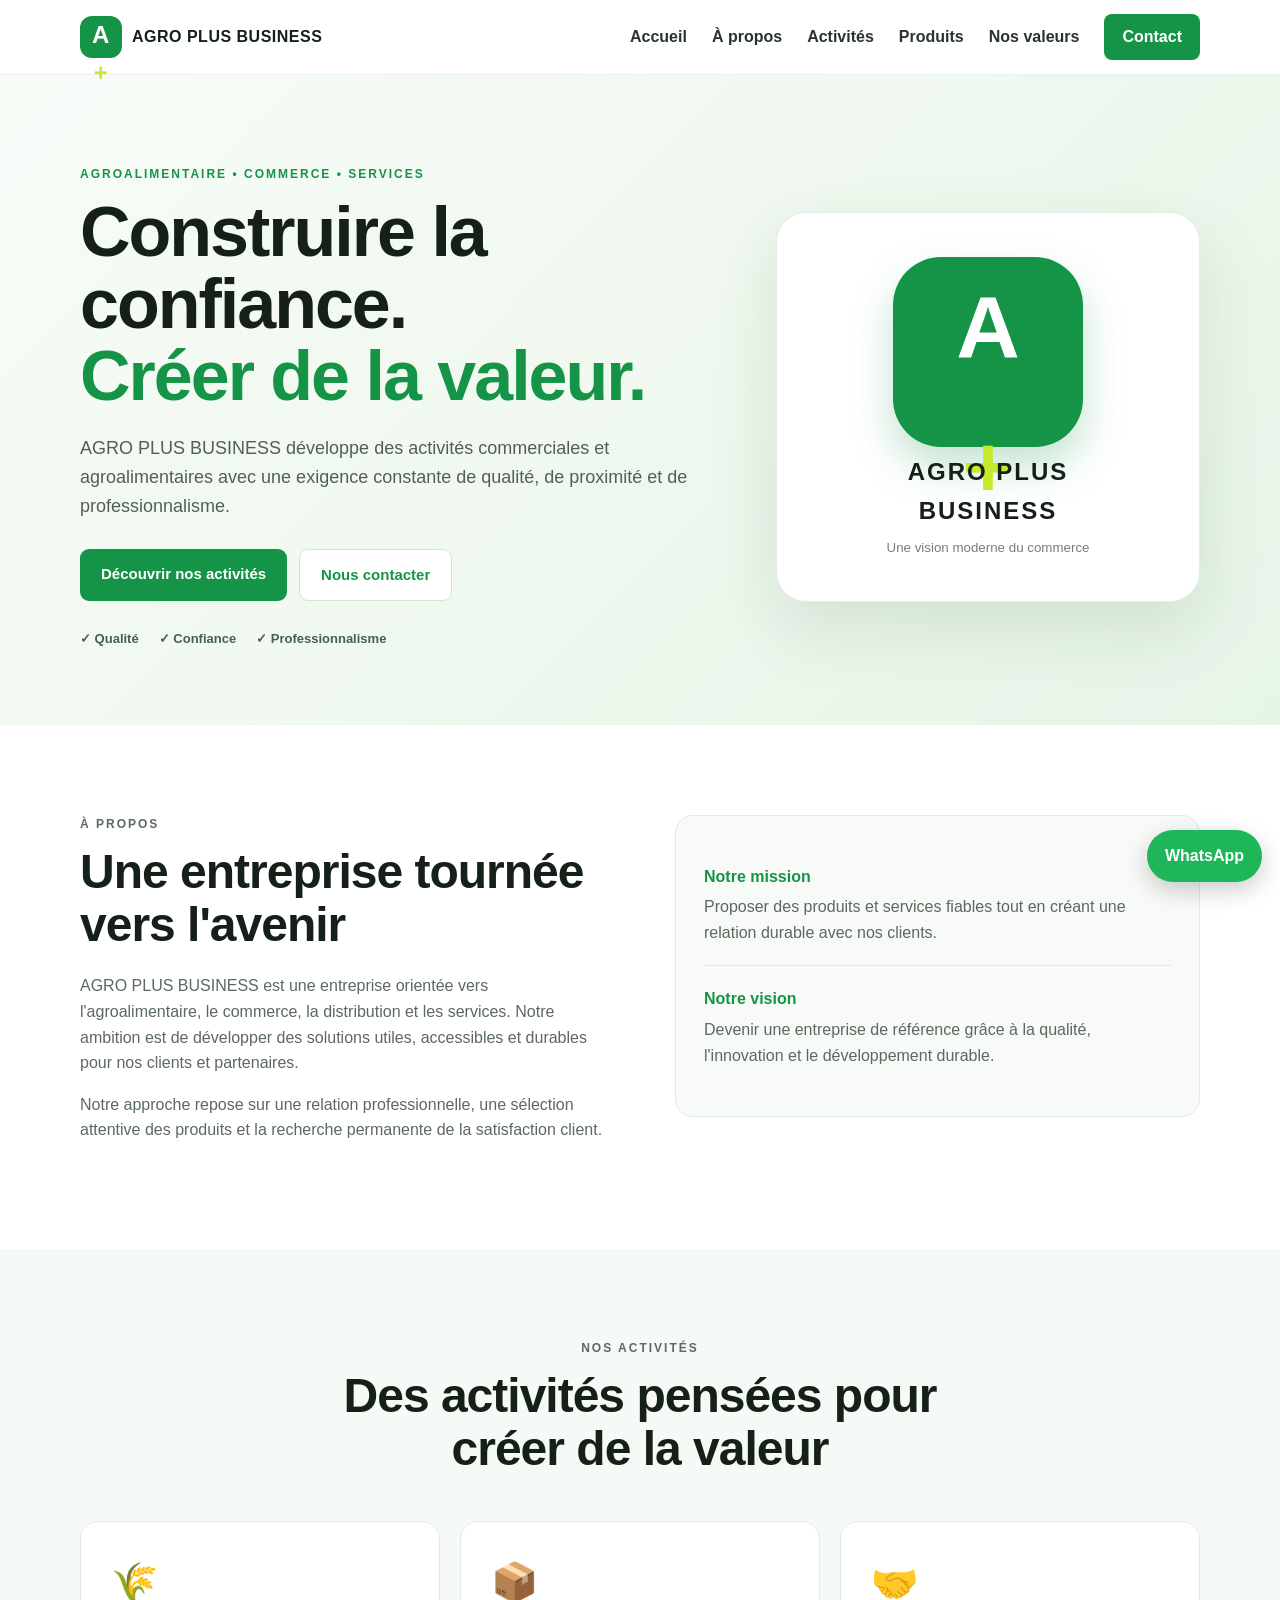
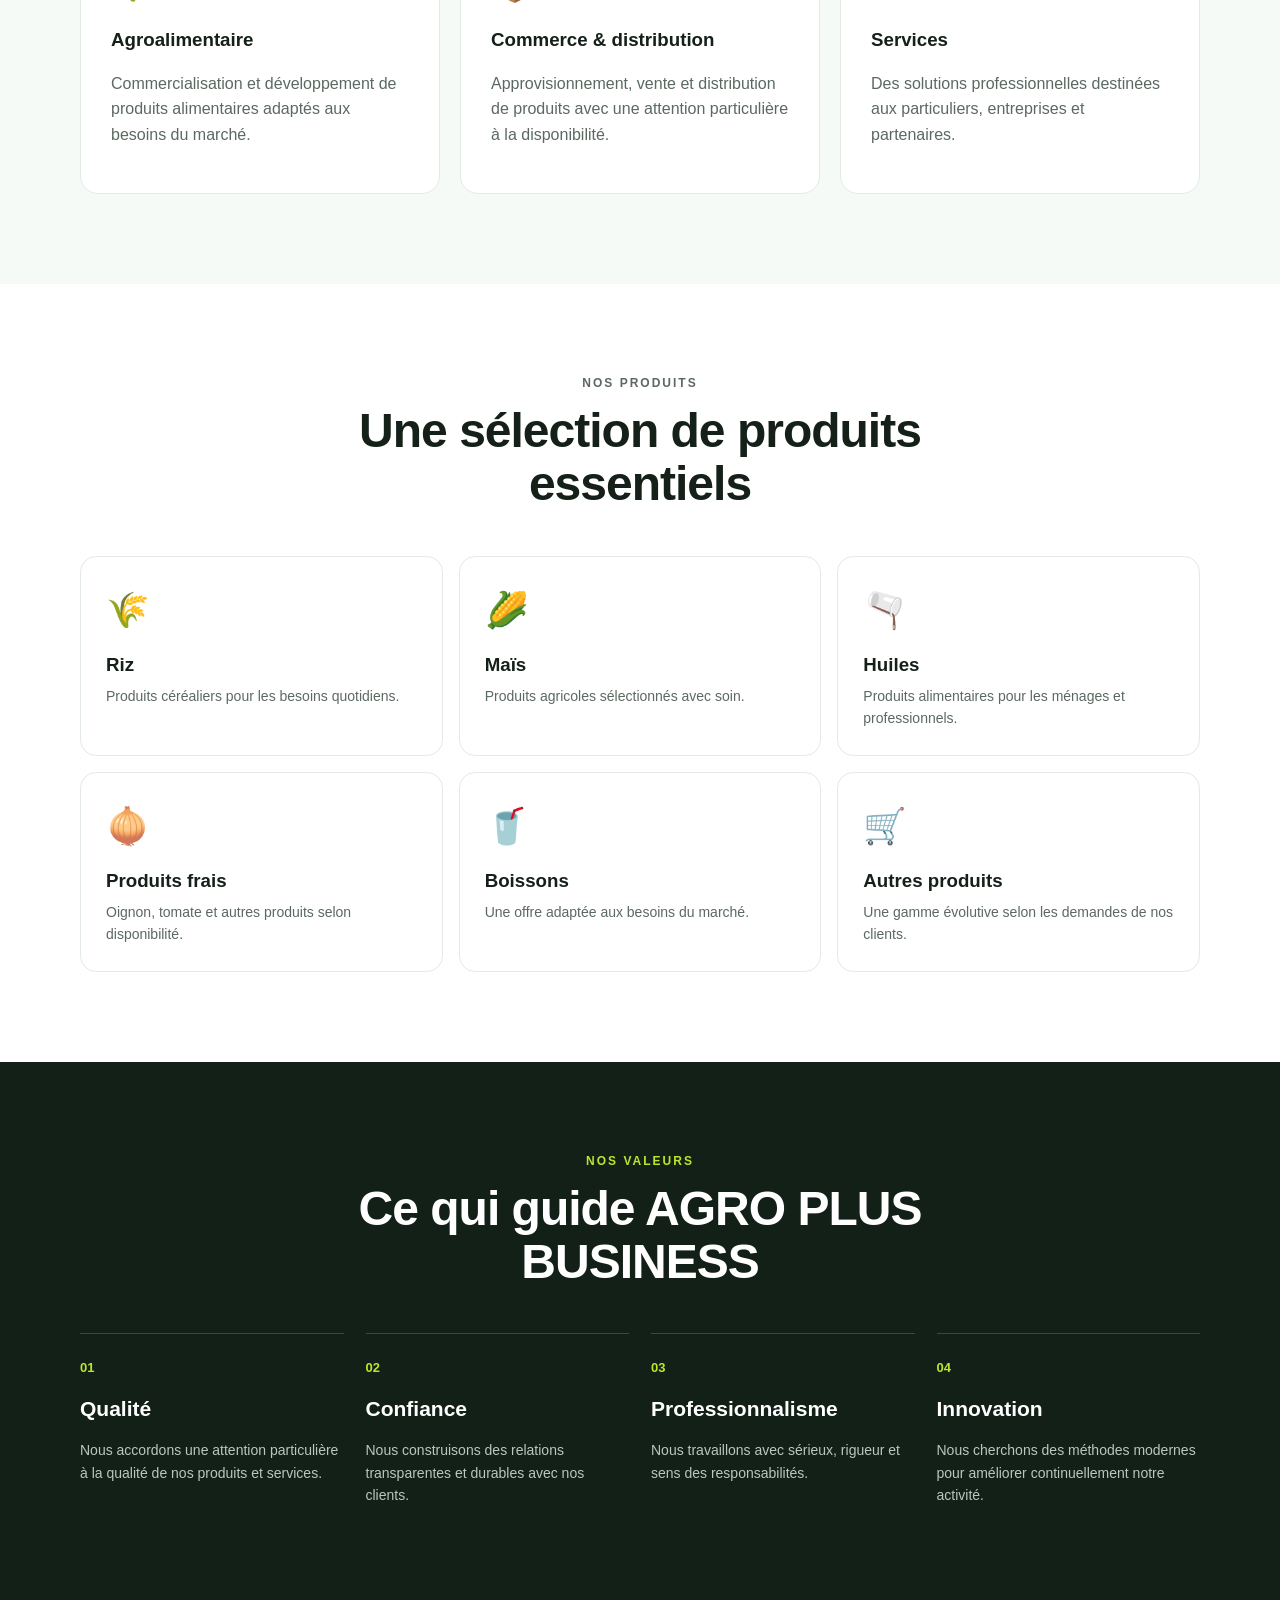
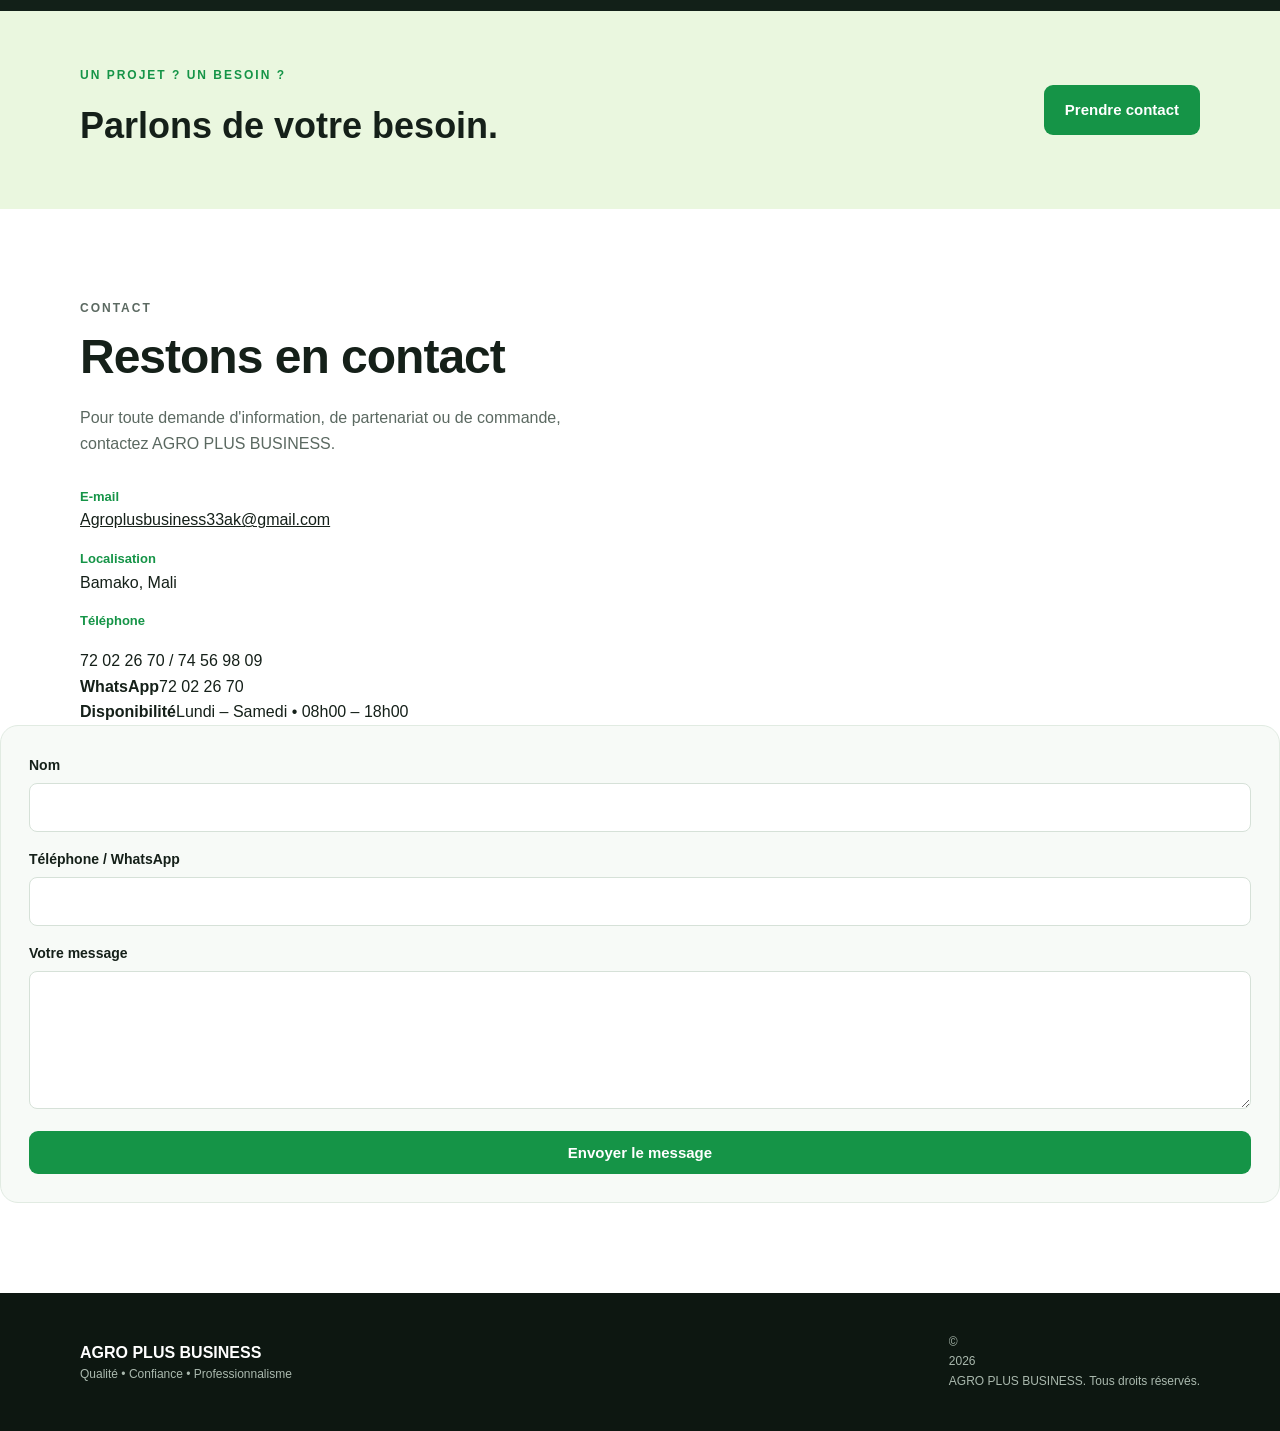
==== commit acce86a4: "Update contact information in index.html" ====
--- a/index.html
+++ b/index.html
@@ -138,8 +138,10 @@
           <h2>Restons en contact</h2>
           <p>Pour toute demande d'information, de partenariat ou de commande, contactez AGRO PLUS BUSINESS.</p>
           <div class="contact-list">
-            <div><b>E-mail</b><a href="mailto:Agroplusbusiness33ak@gmail.com">Agroplusbusiness33ak@gmail.com</a></div>
-            <div><b>Localisation</b><span>Ségou, Mali</span></div>
+            <div><b>E-mail</b><a href="mailto:Gaoussouakdiakite@gmail.com">Agroplusbusiness33ak@gmail.com</a></div>
+            <div><b>Localisation</b><span>Bamako, Mali</span></div>
+            <b>Téléphone</b><span>72 02 26 70 / 74 56 98 09</span></div>
+          <div><b>WhatsApp</b><span>72 02 26 70</span></div>
             <div><b>Disponibilité</b><span>Lundi – Samedi • 08h00 – 18h00</span></div>
           </div>
         </div>
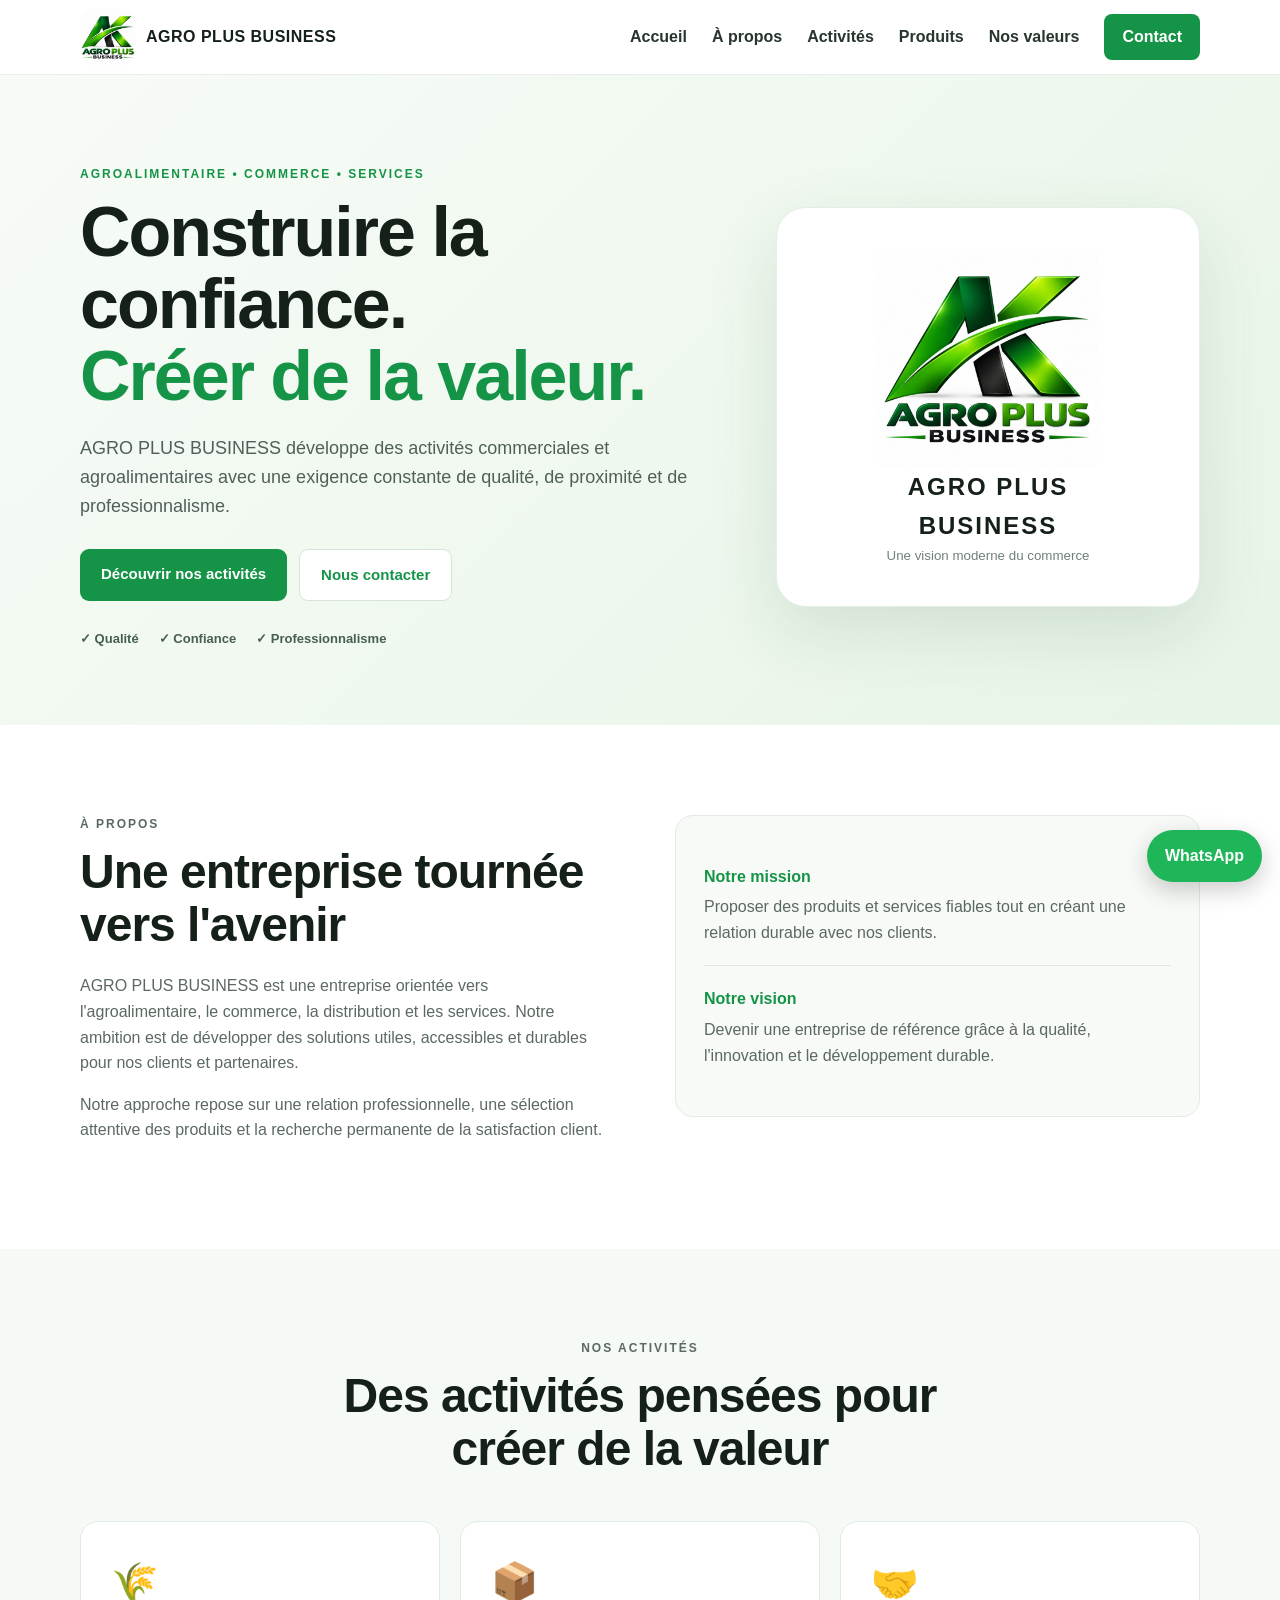
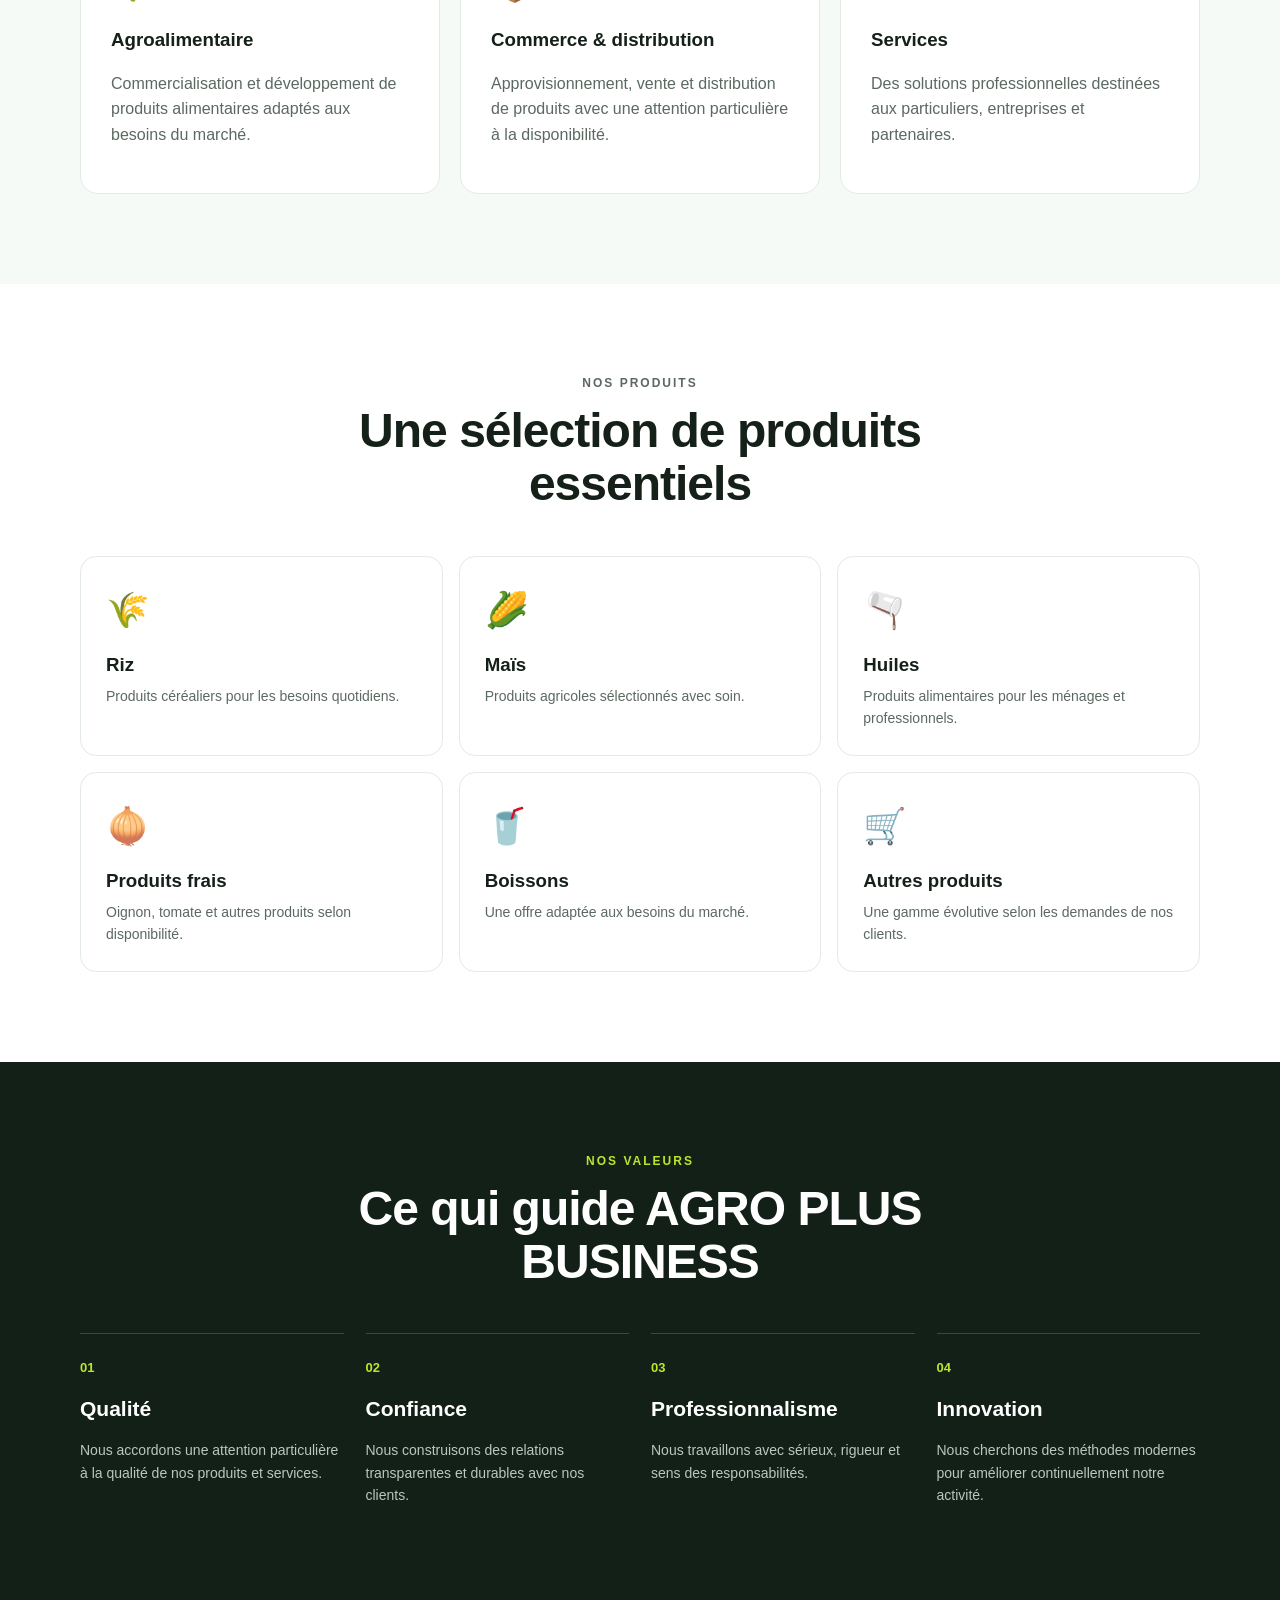
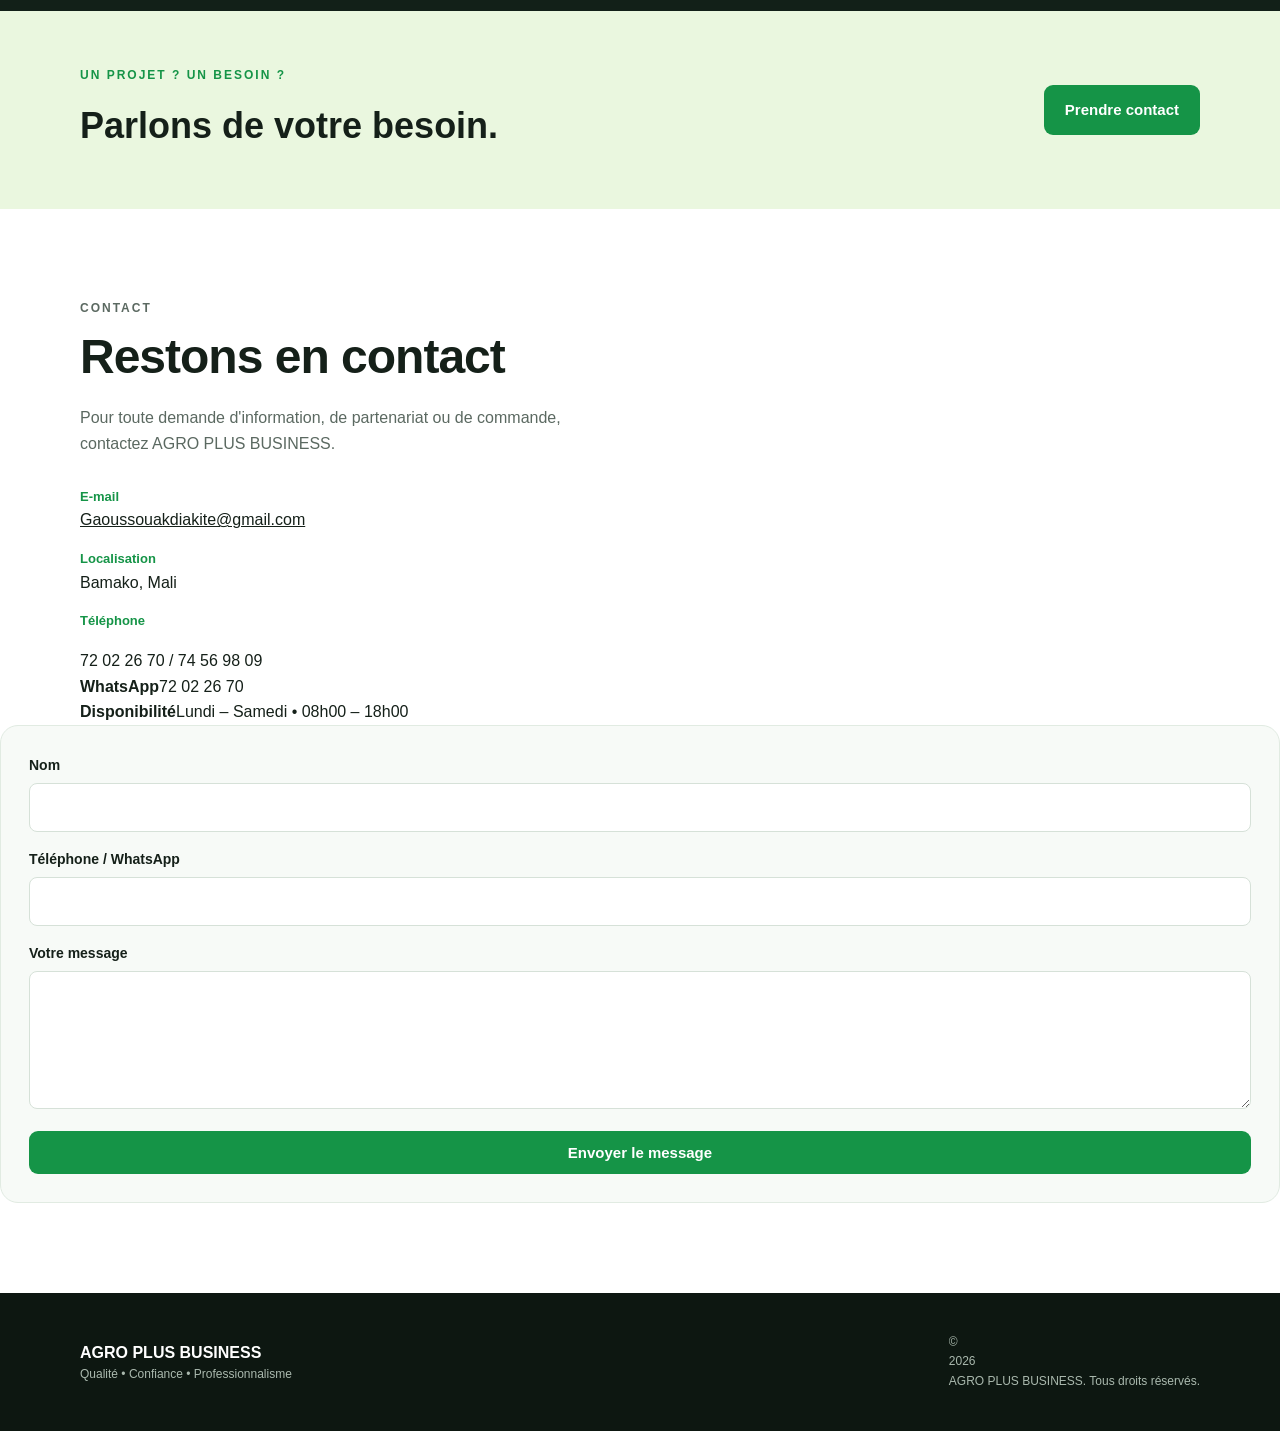
==== commit ad17ed98: "Update contact email and logo display in index.html Updated email addresses in the contact section a" ====
--- a/index.html
+++ b/index.html
@@ -14,7 +14,7 @@
   <header class="header">
     <div class="container nav">
       <a class="brand" href="#accueil" aria-label="AGRO PLUS BUSINESS">
-        <span class="brand-mark">A<span>+</span></span>
+        <img src="logo-agro-plus-business.jpg" alt="AGRO PLUS BUSINESS" style="width:56px;height:56px;object-fit:contain;border-radius:12px;">
         <span>AGRO PLUS <b>BUSINESS</b></span>
       </a>
       <button class="menu-btn" aria-label="Ouvrir le menu">☰</button>
@@ -48,7 +48,7 @@
           </div>
         </div>
         <div class="hero-card">
-          <div class="a-logo">A<span>+</span></div>
+        <img src="logo-agro-plus-business.jpg" alt="AGRO PLUS BUSINESS" style="width:220px;max-width:100%;height:auto;display:block;margin:0 auto;">
           <p>AGRO PLUS<br><strong>BUSINESS</strong></p>
           <small>Une vision moderne du commerce</small>
         </div>
@@ -138,14 +138,14 @@
           <h2>Restons en contact</h2>
           <p>Pour toute demande d'information, de partenariat ou de commande, contactez AGRO PLUS BUSINESS.</p>
           <div class="contact-list">
-            <div><b>E-mail</b><a href="mailto:Gaoussouakdiakite@gmail.com">Agroplusbusiness33ak@gmail.com</a></div>
+            <div><b>E-mail</b><a href="mailto:Gaoussouakdiakite@gmail.com">Gaoussouakdiakite@gmail.com</a></div>
             <div><b>Localisation</b><span>Bamako, Mali</span></div>
             <b>Téléphone</b><span>72 02 26 70 / 74 56 98 09</span></div>
           <div><b>WhatsApp</b><span>72 02 26 70</span></div>
             <div><b>Disponibilité</b><span>Lundi – Samedi • 08h00 – 18h00</span></div>
           </div>
         </div>
-        <form class="contact-form" action="mailto:Agroplusbusiness33ak@gmail.com" method="post" enctype="text/plain">
+        <form class="contact-form" action="mailto:Gaoussouakdiakite@gmail.com" method="post" enctype="text/plain">
           <label>Nom<input type="text" name="nom" required></label>
           <label>Téléphone / WhatsApp<input type="tel" name="telephone"></label>
           <label>Votre message<textarea name="message" rows="5" required></textarea></label>
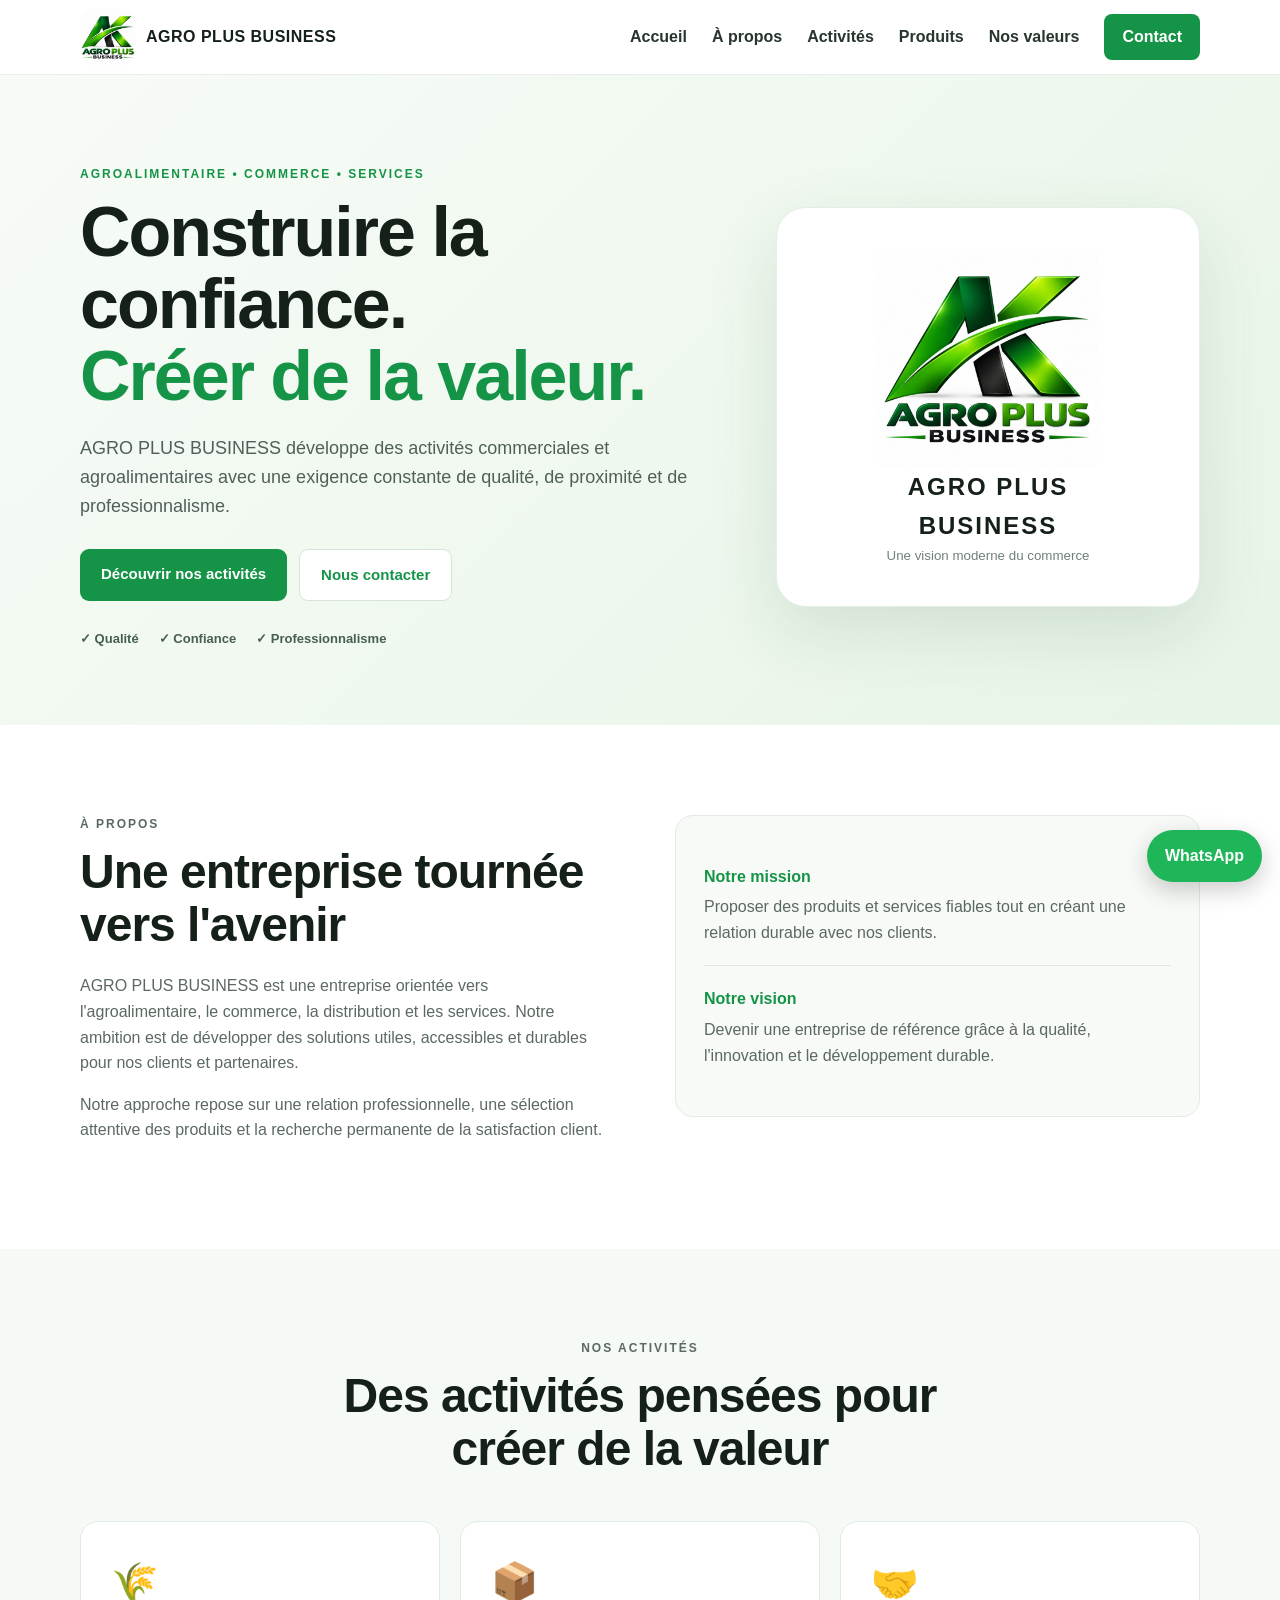
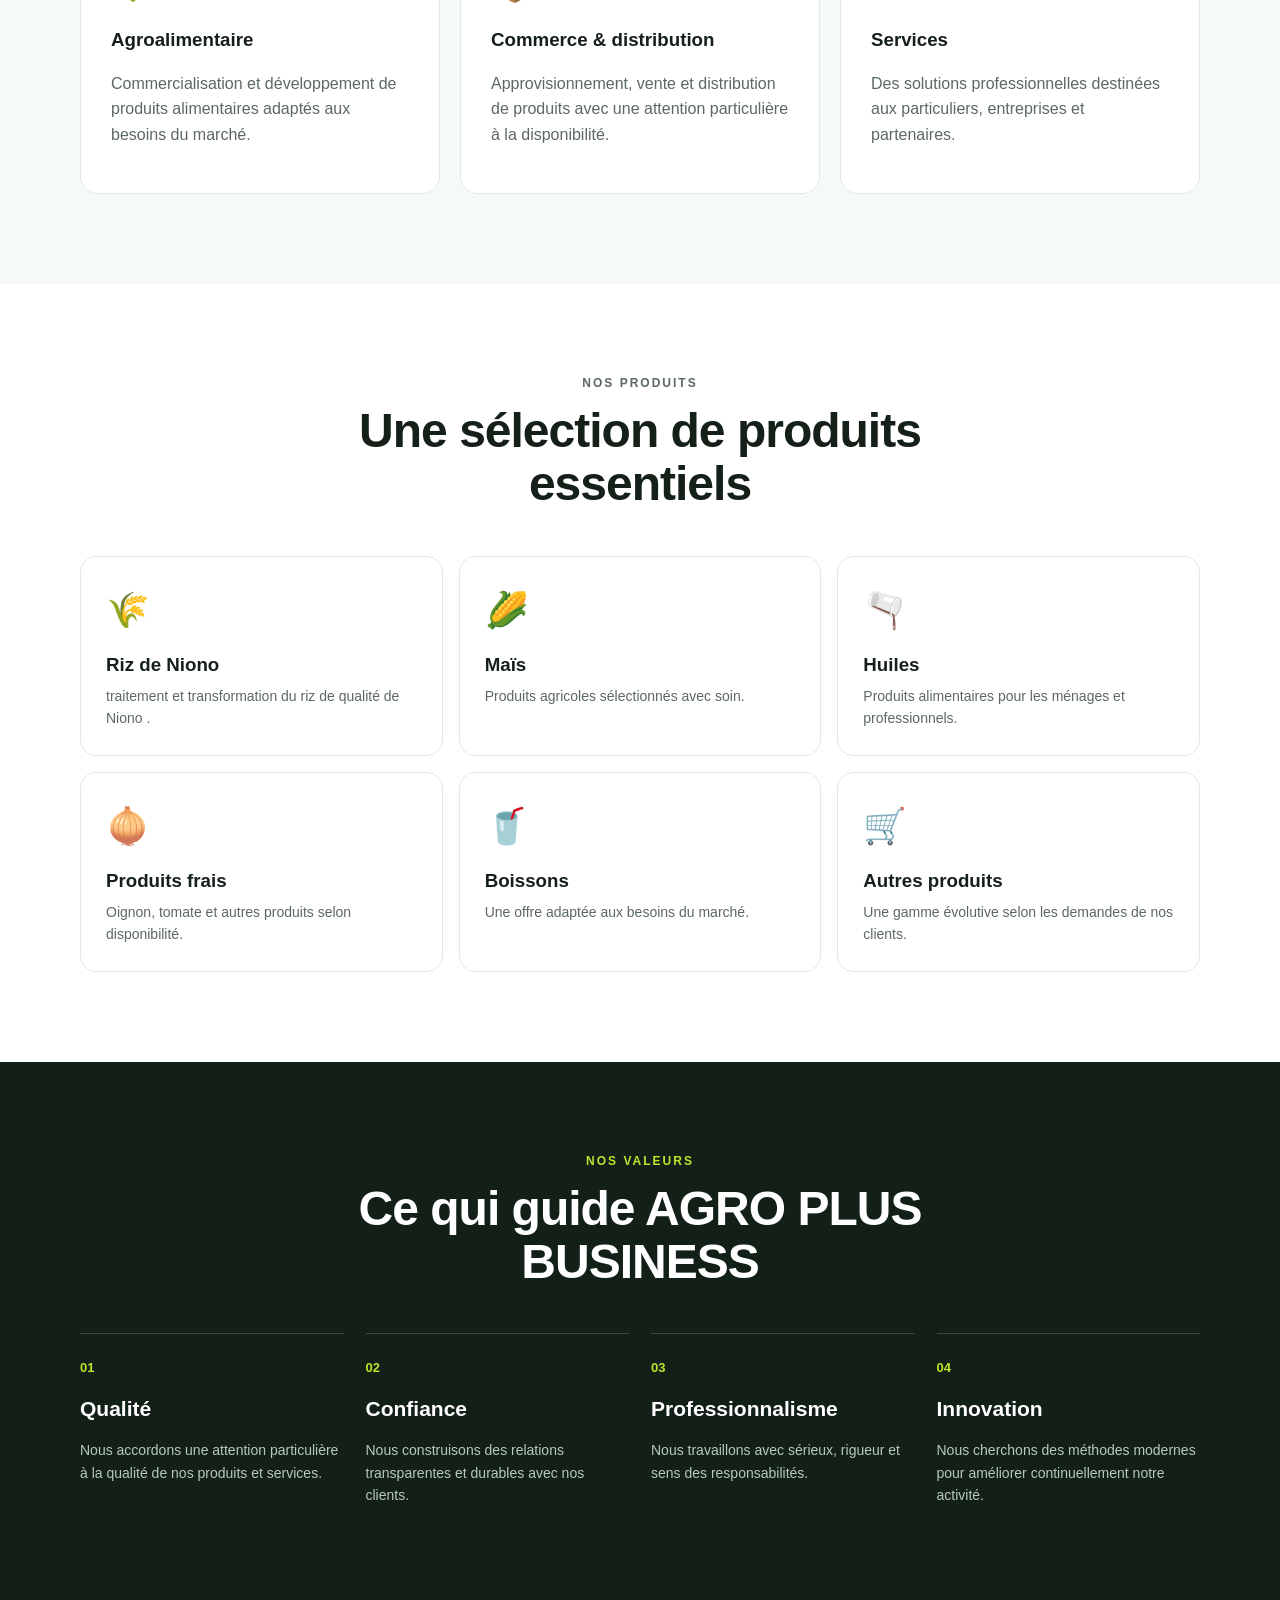
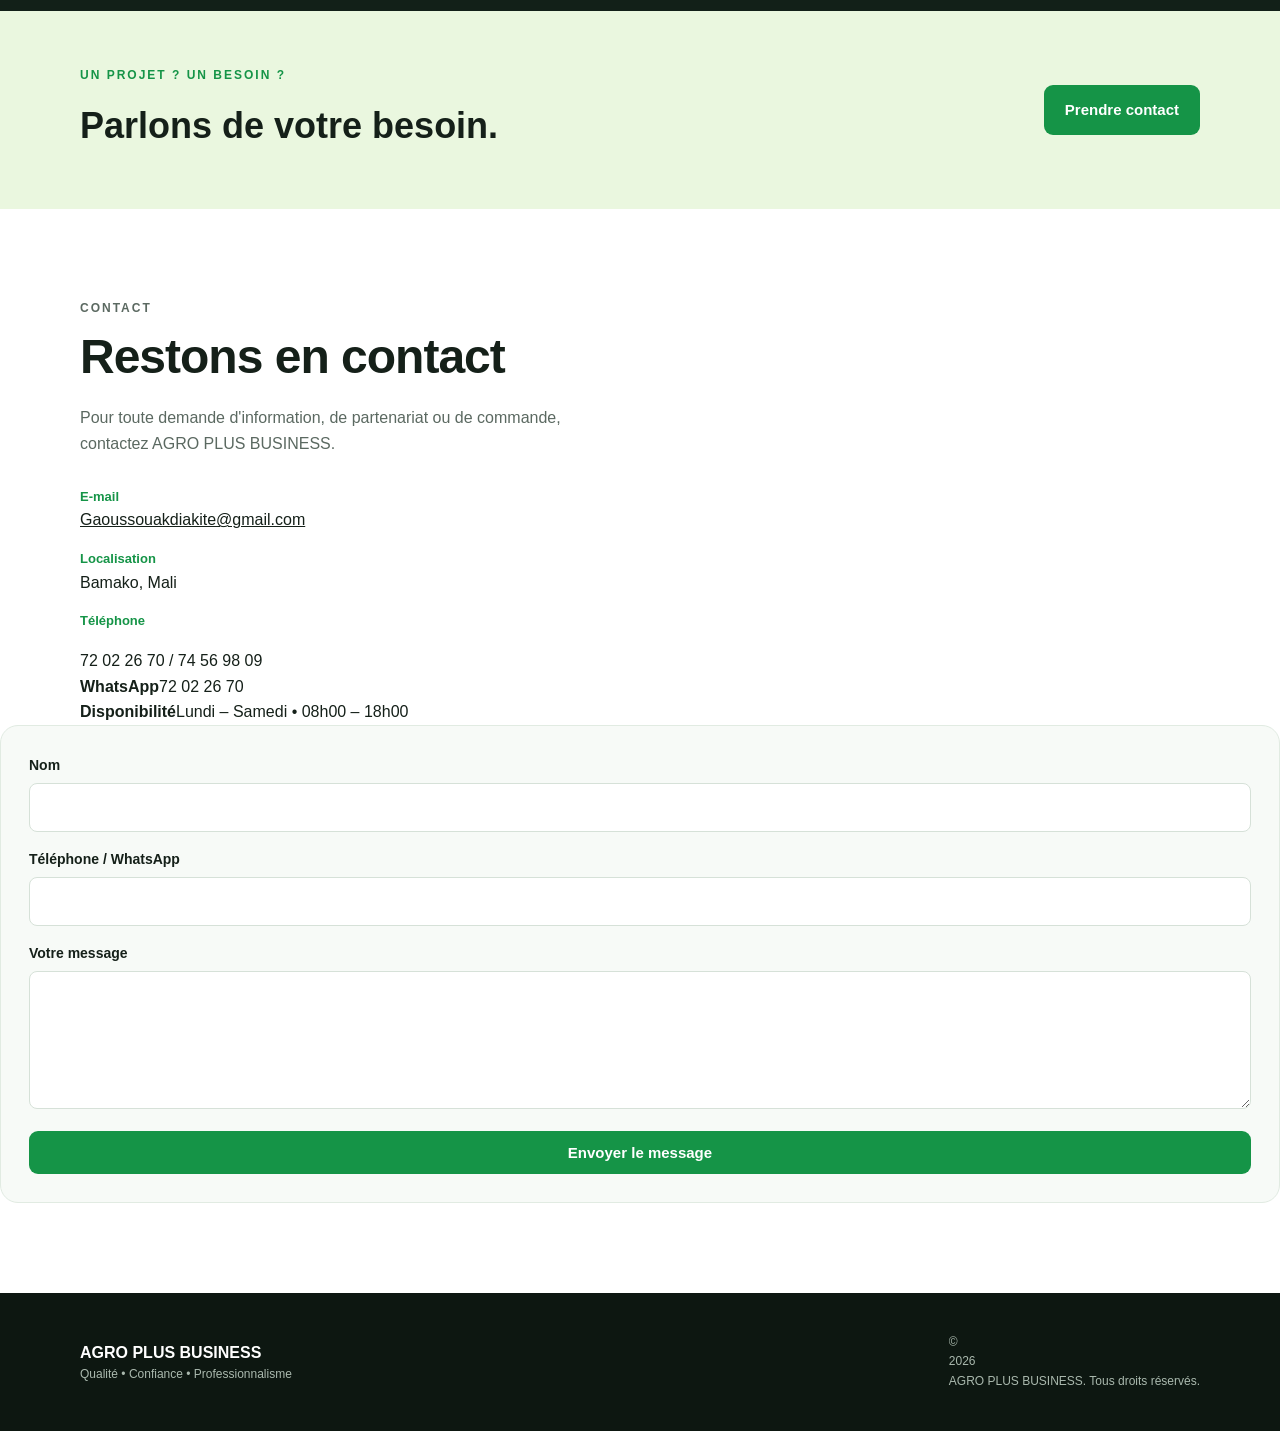
==== commit b21cfaf2: "Modify product description for Riz Updated product description for 'Riz' to specify 'Riz de Niono' a" ====
--- a/index.html
+++ b/index.html
@@ -99,7 +99,7 @@
           <h2>Une sélection de produits essentiels</h2>
         </div>
         <div class="product-grid">
-          <div class="product"><span>🌾</span><h3>Riz</h3><p>Produits céréaliers pour les besoins quotidiens.</p></div>
+          <div class="product"><span>🌾</span><h3>Riz de Niono </h3><p>traitement et transformation du riz de qualité de Niono .</p></div>
           <div class="product"><span>🌽</span><h3>Maïs</h3><p>Produits agricoles sélectionnés avec soin.</p></div>
           <div class="product"><span>🫗</span><h3>Huiles</h3><p>Produits alimentaires pour les ménages et professionnels.</p></div>
           <div class="product"><span>🧅</span><h3>Produits frais</h3><p>Oignon, tomate et autres produits selon disponibilité.</p></div>
